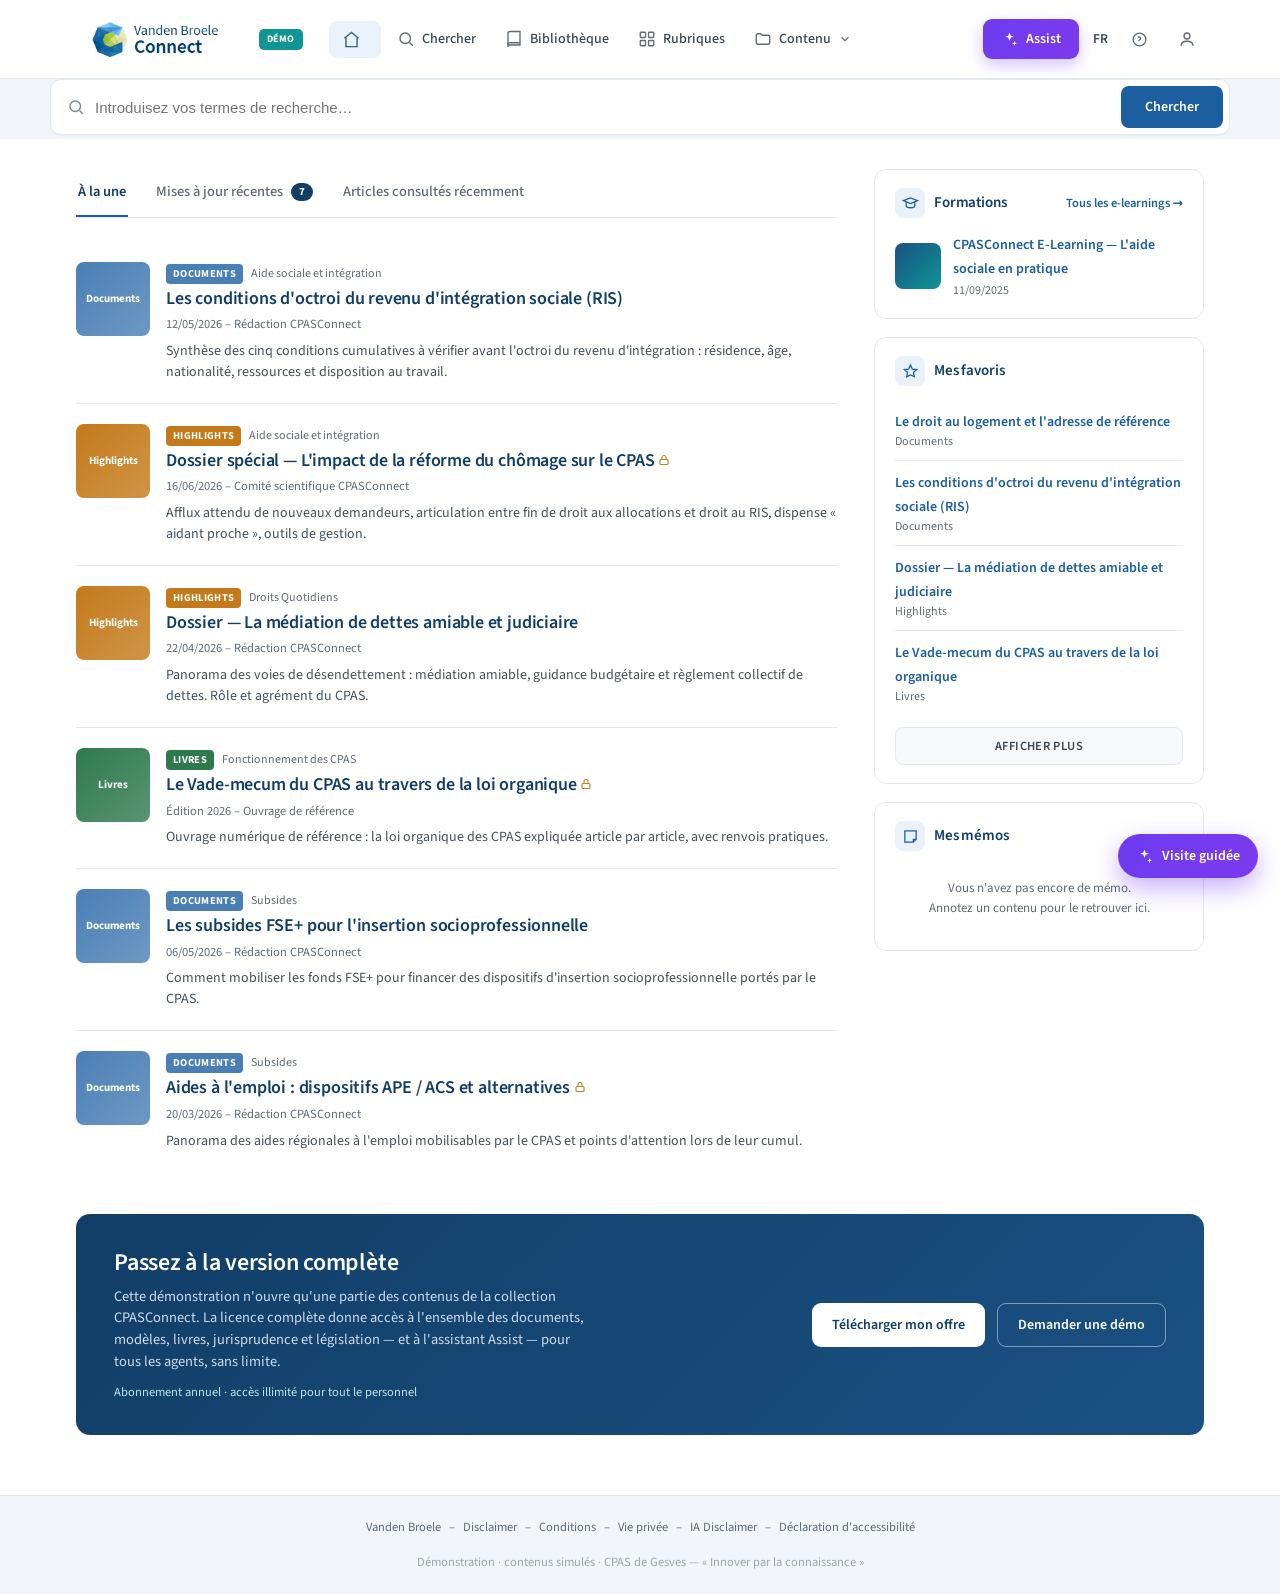
==== index.html @ 513e74ad "Initial demo : demoConnect CPASConnect - index.html livrable autonome (186 KB, CSS+JS+logo inlinés) " ====
<!DOCTYPE html>
<html lang="fr">
<head>
<meta charset="UTF-8">
<meta name="viewport" content="width=device-width, initial-scale=1.0">
<title>Vanden Broele Connect — Démo</title>
<style>
/* Source Sans 3 — variable font, latin, embarquée hors-ligne */
@font-face {
  font-family: 'Source Sans 3';
  font-style: normal;
  font-weight: 400 700;
  font-display: swap;
  src: url([data-uri]) format('woff2');
  unicode-range: U+0000-00FF, U+0131, U+0152-0153, U+02BB-02BC, U+02C6, U+02DA, U+02DC, U+0304, U+0308, U+0329, U+2000-206F, U+20AC, U+2122, U+2191, U+2193, U+2212, U+2215, U+FEFF, U+FFFD;
}
@font-face {
  font-family: 'Source Sans Pro';
  font-style: normal;
  font-weight: 400 700;
  font-display: swap;
  src: url([data-uri]) format('woff2');
  unicode-range: U+0000-00FF, U+0131, U+0152-0153, U+02BB-02BC, U+02C6, U+02DA, U+02DC, U+0304, U+0308, U+0329, U+2000-206F, U+20AC, U+2122, U+2191, U+2193, U+2212, U+2215, U+FEFF, U+FFFD;
}
/* ============================================================
   Vanden Broele Connect — Démo · feuille de styles (moteur)
   Charte COMMUNE à toutes les collections.
   ============================================================ */
/* ============================================================
   Vanden Broele Connect — Démo (MVP fidèle, single-file)
   ------------------------------------------------------------
   Plateforme COMMUNE : pas de charte par collection.
   La personnalisation client (TENANT) ne touche QUE :
   nom de la commune · collection accessible · offre commerciale.
   ============================================================ */
:root{
  --ink:#15222e;          /* titres / texte nav */
  --navy:#113e67;         /* bleu foncé institutionnel */
  --blue:#1c5fa0;         /* liens / boutons */
  --blue-dark:#174e85;
  --pill:#e9f1fb;         /* fond onglet/nav actif */
  --assist1:#6d3bf0;      /* bouton Assist (IA) */
  --assist2:#7c3aed;
  --band:#f2f5f9;         /* bandeaux gris clair */
  --bg:#ffffff;
  --soft:#f6f8fb;
  --border:#e4e8ef;
  --muted:#5f6b78;
  --lock:#b4862a;
  --lock-soft:#fbf3e0;
  --maxw:1180px;
  --radius:10px;
  --shadow:0 1px 2px rgba(16,32,48,.04),0 10px 30px rgba(16,32,48,.07);
}
*{box-sizing:border-box;margin:0;padding:0}
html{scroll-behavior:smooth}
body{font-family:'Source Sans Pro','Source Sans 3',system-ui,-apple-system,Segoe UI,Roboto,sans-serif;color:var(--ink);background:var(--bg);line-height:1.5;-webkit-font-smoothing:antialiased}
a{color:inherit;text-decoration:none;cursor:pointer}
button{font-family:inherit;cursor:pointer;border:none;background:none}
h1,h2,h3,h4,h5{font-family:'Source Sans Pro','Source Sans 3',system-ui,sans-serif;line-height:1.25;color:var(--navy);font-weight:600;letter-spacing:-.01em}
.wrap{max-width:var(--maxw);margin:0 auto;padding:0 26px}
.link-blue{color:var(--blue);font-weight:600}
.link-blue:hover{color:var(--blue-dark);text-decoration:underline}

/* ---------- header ---------- */
header.main{background:#fff;border-bottom:1px solid var(--border);position:sticky;top:0;z-index:50}
header.main .wrap{display:flex;align-items:center;gap:18px;height:78px}
.logo{display:flex;align-items:center;gap:11px;flex-shrink:0}
.cube{height:54px;width:auto;max-width:220px;flex-shrink:0;object-fit:contain}
.logo .lt{font-size:12px;color:#7c8896;font-weight:500;line-height:1}
.logo .lb{font-size:21px;color:var(--navy);font-weight:700;line-height:1.05;letter-spacing:-.01em}
.demo-pill{background:#0e9594;color:#fff;font-weight:700;font-size:10px;letter-spacing:.06em;text-transform:uppercase;padding:3px 8px;border-radius:5px;margin-left:4px;align-self:center}
nav.top{display:flex;align-items:center;gap:3px;margin-left:8px}
nav.top a{display:flex;align-items:center;gap:7px;font-size:14px;font-weight:500;color:#3a4654;padding:9px 13px;border-radius:8px;transition:.12s}
nav.top a:hover{background:var(--soft)}
nav.top a.active{background:var(--pill);color:var(--navy);font-weight:600}
nav.top a svg{opacity:.8}
.head-right{margin-left:auto;display:flex;align-items:center;gap:14px;flex-shrink:0}
.assist-btn{background:linear-gradient(120deg,var(--assist1),var(--assist2));color:#fff;font-weight:600;font-size:14px;padding:10px 18px;border-radius:9px;display:flex;align-items:center;gap:8px;box-shadow:0 6px 16px rgba(109,59,240,.3)}
.assist-btn:hover{filter:brightness(1.07)}
.head-icon{color:#5f6b78;display:flex;align-items:center;justify-content:center;width:34px;height:34px;border-radius:8px}
.head-icon:hover{background:var(--soft)}
.lang{font-size:13.5px;font-weight:600;color:#3a4654}
.contenu-wrap{position:relative}
.dropdown{position:absolute;top:48px;left:0;background:#fff;border:1px solid var(--border);border-radius:12px;box-shadow:var(--shadow);padding:10px;min-width:248px;z-index:60}
.dropdown a{display:flex;align-items:center;gap:12px;padding:9px 12px;border-radius:8px;font-size:14px;color:var(--blue);font-weight:500}
.dropdown a:hover{background:var(--soft)}
.dropdown a svg{color:var(--blue);opacity:.85}

/* page title band */
.band{background:var(--band);border-bottom:1px solid var(--border)}
.band .wrap{padding-top:26px;padding-bottom:26px}
.band h1{font-size:27px}

/* ---------- search row (Chercher / Accueil) ---------- */
.searchbig{background:var(--band)}
.searchbig .wrap{padding:24px 26px}
.search-input{background:#fff;border:1.5px solid var(--border);border-radius:11px;display:flex;align-items:center;gap:10px;padding:6px 6px 6px 16px;box-shadow:0 1px 2px rgba(16,32,48,.04)}
.search-input:focus-within{border-color:var(--blue);box-shadow:0 0 0 3px var(--pill)}
.search-input .typesel{font-size:13.5px;color:#3a4654;font-weight:500;padding:8px 14px;border-right:1px solid var(--border);white-space:nowrap}
.search-input svg{color:#7c8896;flex-shrink:0}
.search-input input{flex:1;border:none;outline:none;font-size:15px;padding:10px 0;color:var(--ink);background:none}
.search-input button{background:var(--blue);color:#fff;font-weight:600;font-size:14px;padding:11px 24px;border-radius:8px}
.search-input button:hover{background:var(--blue-dark)}
.filters{display:flex;gap:10px;margin-top:16px;flex-wrap:wrap}
.filter-btn{background:#fff;border:1px solid var(--border);border-radius:8px;padding:8px 14px;font-size:13.5px;color:#3a4654;font-weight:500;display:flex;align-items:center;gap:8px}
.filter-btn:hover{border-color:var(--blue)}
.filter-btn.active{border-color:var(--blue);color:var(--blue);background:var(--pill)}

main{min-height:54vh;padding-bottom:60px}
.pad{padding-top:30px}

/* tabs (home) */
.tabs{display:flex;gap:26px;border-bottom:1px solid var(--border);margin-bottom:24px}
.tab{font-size:14.5px;font-weight:500;color:var(--muted);padding:12px 2px;border-bottom:2px solid transparent;cursor:pointer;display:flex;align-items:center;gap:8px}
.tab.active{color:var(--navy);border-color:var(--blue);font-weight:600}
.tab .count{background:var(--navy);color:#fff;font-size:11px;font-weight:700;border-radius:999px;padding:1px 8px}

/* home layout */
.home-grid{display:grid;grid-template-columns:1fr 330px;gap:36px}
.feed-item{display:flex;gap:16px;padding:20px 0;border-bottom:1px solid var(--border)}
.feed-item:last-child{border:none}
.thumb{width:74px;height:74px;border-radius:8px;flex-shrink:0;display:flex;align-items:center;justify-content:center;color:#fff;font-size:11px;font-weight:700;text-align:center;padding:6px;line-height:1.1}
.feed-body .ftype{font-size:12px;color:var(--muted);margin:2px 0 4px;display:flex;gap:8px;align-items:center}
.tagcat{font-size:10.5px;font-weight:700;text-transform:uppercase;letter-spacing:.03em;padding:2px 7px;border-radius:4px;color:#fff}
.feed-body h3{font-size:18px;margin-bottom:5px}
.feed-body h3 a:hover{color:var(--blue);text-decoration:underline}
.feed-body .fmeta{font-size:12.5px;color:var(--muted);margin-bottom:7px}
.feed-body p{font-size:14px;color:#43505d}

/* side cards */
.scard{background:#fff;border:1px solid var(--border);border-radius:12px;padding:18px 20px;margin-bottom:18px}
.scard .sh{display:flex;align-items:center;gap:9px;margin-bottom:14px}
.scard .sh .si{width:30px;height:30px;border-radius:8px;background:var(--pill);color:var(--blue);display:flex;align-items:center;justify-content:center;flex-shrink:0}
.scard .sh h4{font-size:15px}
.scard .sh .more{margin-left:auto;font-size:12.5px;color:var(--blue);font-weight:600}
.el-item{display:flex;gap:12px;align-items:center}
.el-item .elt{width:46px;height:46px;border-radius:8px;background:linear-gradient(135deg,#1a5183,#0e9594);flex-shrink:0}
.el-item a{font-size:14px;color:var(--blue);font-weight:600}
.el-item small{display:block;color:var(--muted);font-size:12px;margin-top:2px}
.fav{padding:9px 0;border-bottom:1px solid var(--border)}
.fav:last-of-type{border:none}
.fav a{font-size:14px;color:var(--blue);font-weight:600}
.fav a:hover{text-decoration:underline}
.fav small{display:block;color:var(--muted);font-size:12px}
.show-more{width:100%;background:var(--soft);border:1px solid var(--border);border-radius:8px;padding:9px;font-size:12.5px;font-weight:600;color:#3a4654;margin-top:12px;letter-spacing:.03em;text-transform:uppercase}
.empty-memo{font-size:13px;color:var(--muted);text-align:center;padding:14px 0}

/* breadcrumb */
.crumb{font-size:13.5px;color:var(--muted);margin-bottom:22px}
.crumb a{color:#3a4654;font-weight:500}
.crumb a:hover{color:var(--blue)}
.crumb .sep{margin:0 8px;color:#b9c2cd}

/* rubriques cards */
.rgrid{display:grid;grid-template-columns:repeat(3,1fr);gap:18px}
.rcard{background:#fff;border:1px solid var(--border);border-radius:10px;padding:22px 22px 18px;min-height:160px;display:flex;flex-direction:column}
.rcard h3{font-size:19px;margin-bottom:14px}
.rcard .contient{font-size:11px;letter-spacing:.05em;text-transform:uppercase;color:#9aa6b2;font-weight:600;margin-bottom:3px}
.rcard .contient-v{font-size:13.5px;color:#43505d;margin-bottom:6px}
.rcard .ractions{margin-top:auto;display:flex;gap:10px;flex-wrap:wrap}
.r-explore,.r-deepen{display:flex;align-items:center;gap:7px;font-size:13.5px;font-weight:500;color:var(--blue);border:1px solid var(--border);border-radius:7px;padding:8px 13px}
.r-explore:hover,.r-deepen:hover{border-color:var(--blue);background:var(--pill)}

/* generic content list */
.clist .citem{display:flex;gap:16px;background:#fff;border:1px solid var(--border);border-radius:10px;padding:18px 20px;margin-bottom:14px;cursor:pointer;transition:.13s}
.clist .citem:hover{box-shadow:var(--shadow);border-color:#cfd8e2}
.citem .cthumb{width:70px;height:70px;border-radius:7px;flex-shrink:0;display:flex;align-items:center;justify-content:center;color:#fff}
.citem .cbody{flex:1}
.citem h3{font-size:17px;margin-bottom:5px}
.citem h3 a,.citem h3{color:var(--blue)}
.citem h3:hover{text-decoration:underline}
.citem .ctype{font-size:12.5px;color:#43505d;font-weight:600;margin-bottom:4px}
.citem .crub{font-size:12px;color:var(--muted)}
.citem .cmeta{font-size:12px;color:var(--muted);margin-top:6px}
.citem .cmeta b{color:#3a4654;font-weight:600}
.cside{display:flex;flex-direction:column;gap:8px;align-items:flex-end;flex-shrink:0}
.badge-num{display:flex;align-items:center;gap:5px;border:1px solid var(--border);border-radius:7px;padding:5px 9px;font-size:12.5px;color:#3a4654;font-weight:600}
.badge-num svg{color:#0e9594}
.badge-score{border:1px solid var(--border);border-radius:7px;padding:5px 11px;font-size:12.5px;color:var(--muted);font-weight:600}

/* search 2-col */
.s-layout{display:grid;grid-template-columns:260px 1fr;gap:34px;padding-top:24px}
.s-side h4{font-size:14px;margin-bottom:12px;color:var(--navy)}
.tree{font-size:13.5px}
.tree .tnode{display:flex;align-items:center;gap:8px;padding:5px 0;color:#3a4654;cursor:pointer}
.tree .tnode:hover{color:var(--blue)}
.tree .tnode input{accent-color:var(--blue)}
.tree .tnode .tc{margin-left:auto;color:#9aa6b2;font-size:12px}
.tree .lvl1{padding-left:22px;color:#54616e}
.tree .lvl2{padding-left:42px;color:#6c7884;font-size:13px}
.s-head{display:flex;justify-content:space-between;align-items:center;margin-bottom:16px}
.s-head .rc{font-size:14px;color:#3a4654}
.s-head .sort{font-size:13px;color:var(--muted)}
.s-head .sort b{color:#3a4654}
mark{background:#fdf0c8;color:inherit;padding:0 2px;border-radius:3px}

/* book covers (bibliothèque) */
.bgrid{display:grid;grid-template-columns:repeat(4,1fr);gap:20px}
.book{cursor:pointer;transition:.14s}
.book:hover{transform:translateY(-3px)}
.cover{aspect-ratio:3/4;border-radius:6px;overflow:hidden;box-shadow:var(--shadow);background:#fff;display:flex;flex-direction:column;position:relative;border:1px solid var(--border)}
.cover .clic{font-size:9px;font-weight:800;letter-spacing:.05em;color:#fff;padding:7px 10px;text-transform:uppercase}
.cover .cmid{flex:1;display:flex;flex-direction:column;align-items:center;justify-content:center;gap:10px;padding:14px;text-align:center}
.cover .cmid .ct{font-weight:700;font-size:15px;color:#1d2a36;line-height:1.2}
.cover .cmid .cic{font-size:30px;opacity:.8}
.cover .cbot{background:var(--navy);color:#fff;font-size:9px;font-weight:800;letter-spacing:.05em;text-align:center;padding:7px;text-transform:uppercase}
.book .blabel{font-size:12.5px;color:#43505d;margin-top:9px;font-weight:500}
.book .btype{font-size:11.5px;color:var(--muted)}
.book.locked .cover{filter:saturate(.5)}
.cover .lockcorner{position:absolute;top:8px;right:8px;background:var(--lock-soft);color:var(--lock);width:24px;height:24px;border-radius:6px;display:flex;align-items:center;justify-content:center}

/* article */
.article{max-width:760px;margin:0 auto;padding-top:30px}
.article .atype{font-size:12px;font-weight:700;text-transform:uppercase;letter-spacing:.05em;color:var(--blue)}
.article h1{font-size:31px;margin:8px 0 14px}
.article .ameta{display:flex;gap:10px;align-items:center;flex-wrap:wrap;font-size:13px;color:var(--muted);padding-bottom:20px;border-bottom:1px solid var(--border);margin-bottom:26px}
.article .ameta .dot{width:3px;height:3px;border-radius:50%;background:#c4ccd6}
.tag{font-size:11.5px;background:var(--soft);border:1px solid var(--border);padding:3px 9px;border-radius:6px;color:#54616e}
.article .body p{font-size:16px;margin-bottom:17px;color:#2a3744}
.related{margin-top:40px;background:#fff;border:1px solid var(--border);border-radius:12px;padding:22px}
.related h4{font-size:13px;text-transform:uppercase;letter-spacing:.05em;color:var(--blue);margin-bottom:14px;display:flex;gap:8px;align-items:center}
.ri{display:flex;gap:12px;padding:11px 0;border-bottom:1px solid var(--border);cursor:pointer}
.ri:last-child{border:none}
.ri:hover h5{color:var(--blue)}
.ri .rii{color:var(--blue);flex-shrink:0;margin-top:2px}
.ri h5{font-size:14.5px;color:var(--navy);font-weight:600}
.ri small{font-size:12px;color:var(--muted)}

/* offer */
.offer{background:linear-gradient(135deg,var(--navy),#1a5183);border-radius:14px;padding:34px 38px;color:#fff;display:flex;justify-content:space-between;align-items:center;gap:28px;flex-wrap:wrap;margin-top:42px}
.offer h2{color:#fff;font-size:24px;margin-bottom:8px}
.offer p{color:#cfdcec;font-size:14.5px;max-width:480px}
.offer .price{color:#bfe3e2;font-size:12.5px;margin-top:10px}
.offer .oc{display:flex;gap:12px;flex-shrink:0}
.btn{padding:11px 20px;border-radius:9px;font-size:14px;font-weight:600;white-space:nowrap}
.btn-w{background:#fff;color:var(--navy)}
.btn-w:hover{background:#eaf1f8}
.btn-o{border:1.5px solid rgba(255,255,255,.45);color:#fff}

/* footer */
footer{background:var(--band);border-top:1px solid var(--border);padding:22px 0;font-size:12.5px;color:var(--muted)}
footer .wrap{display:flex;justify-content:center;gap:8px;flex-wrap:wrap;text-align:center}

/* lock modal */
.modal-bg{position:fixed;inset:0;background:rgba(12,28,49,.55);backdrop-filter:blur(3px);z-index:200;display:flex;align-items:center;justify-content:center;padding:24px;animation:fade .18s}
@keyframes fade{from{opacity:0}to{opacity:1}}
.modal{background:#fff;border-radius:16px;max-width:560px;width:100%;overflow:hidden;box-shadow:0 30px 80px rgba(0,0,0,.4);position:relative;animation:rise .22s}
@keyframes rise{from{transform:translateY(12px);opacity:0}to{transform:translateY(0);opacity:1}}
.modal .mt{background:var(--lock-soft);padding:24px 28px;border-bottom:1px solid #f0e3c5}
.modal .mt .lp{display:inline-flex;align-items:center;gap:6px;background:var(--lock);color:#fff;font-size:11px;font-weight:700;padding:5px 11px;border-radius:999px;text-transform:uppercase;letter-spacing:.03em;margin-bottom:12px}
.modal .mt h3{font-size:21px}
.modal .mb{padding:24px 28px}
.modal .mb p{font-size:14px;color:var(--muted);margin-bottom:18px}
.bens{display:grid;grid-template-columns:1fr 1fr;gap:13px;margin-bottom:22px}
.ben{display:flex;gap:10px;align-items:center;font-size:13.5px;font-weight:500}
.ben .bi{width:34px;height:34px;border-radius:9px;background:var(--pill);color:var(--blue);display:flex;align-items:center;justify-content:center;flex-shrink:0}
.macts{display:flex;gap:12px}.macts .btn{flex:1;text-align:center}
.btn-b{background:var(--blue);color:#fff}.btn-b:hover{background:var(--blue-dark)}
.btn-g{border:1.5px solid var(--border);color:#3a4654}
.mclose{position:absolute;top:14px;right:18px;font-size:26px;color:#9aa6b2;line-height:1;z-index:2}.mclose:hover{color:#3a4654}

/* Assist panel (IA) */
.assist-bg{position:fixed;inset:0;background:rgba(12,28,49,.4);z-index:180;animation:fade .15s}
.assist-panel{position:fixed;top:0;right:0;height:100%;width:430px;max-width:100%;background:#fff;z-index:190;box-shadow:-10px 0 40px rgba(0,0,0,.2);display:flex;flex-direction:column;animation:slide .25s}
@keyframes slide{from{transform:translateX(40px);opacity:.6}to{transform:translateX(0);opacity:1}}
.assist-head{background:linear-gradient(120deg,var(--assist1),var(--assist2));color:#fff;padding:20px 22px}
.assist-head .ah{display:flex;align-items:center;gap:9px;font-size:17px;font-weight:700}
.assist-head p{font-size:12.5px;opacity:.9;margin-top:4px}
.assist-body{flex:1;overflow-y:auto;padding:20px 22px}
.assist-q{font-size:12px;color:var(--muted);font-weight:600;text-transform:uppercase;letter-spacing:.04em;margin-bottom:10px}
.aq{display:block;width:100%;text-align:left;background:var(--soft);border:1px solid var(--border);border-radius:9px;padding:11px 14px;font-size:13.5px;color:#3a4654;margin-bottom:8px}
.aq:hover{border-color:var(--assist2);color:var(--assist2)}
.amsg{background:linear-gradient(135deg,#fff,#f4f0ff);border:1px solid #e6ddfb;border-radius:12px;padding:16px 18px;margin-top:8px}
.amsg .answer{font-size:14px;line-height:1.6;color:#2a3744}
.asrc{margin-top:14px;display:flex;flex-direction:column;gap:7px}
.asrc .s{display:flex;gap:8px;align-items:center;background:#fff;border:1px solid var(--border);border-radius:8px;padding:8px 11px;font-size:13px;color:var(--blue);font-weight:500;cursor:pointer}
.asrc .s:hover{border-color:var(--assist2)}
.assist-foot{border-top:1px solid var(--border);padding:14px 18px;display:flex;gap:8px}
.assist-foot input{flex:1;border:1.5px solid var(--border);border-radius:9px;padding:11px 13px;font-size:14px;outline:none}
.assist-foot input:focus{border-color:var(--assist2)}
.assist-foot button{background:linear-gradient(120deg,var(--assist1),var(--assist2));color:#fff;border-radius:9px;padding:0 16px;font-weight:600}
.thinking{display:flex;gap:5px;padding:6px 0}
.thinking span{width:7px;height:7px;border-radius:50%;background:var(--assist2);opacity:.4;animation:bounce 1.2s infinite}
.thinking span:nth-child(2){animation-delay:.2s}.thinking span:nth-child(3){animation-delay:.4s}
@keyframes bounce{0%,80%,100%{opacity:.3;transform:translateY(0)}40%{opacity:1;transform:translateY(-4px)}}

/* guided tour */
.tour{position:fixed;bottom:24px;left:50%;transform:translateX(-50%);background:var(--navy);color:#fff;border-radius:14px;padding:18px 22px;max-width:440px;width:calc(100% - 40px);z-index:210;box-shadow:0 20px 50px rgba(0,0,0,.4);animation:rise .25s}
.tour .ts{font-size:11.5px;color:#bfe3e2;text-transform:uppercase;letter-spacing:.06em;font-weight:600;margin-bottom:6px}
.tour h4{color:#fff;font-size:16px;margin-bottom:6px}
.tour p{font-size:13.5px;color:#cfdcec;margin-bottom:14px}
.tour .ta{display:flex;justify-content:space-between;align-items:center}
.tour .ta .skip{font-size:12.5px;color:#9fb1c4}
.tour .ta .next{background:#0e9594;color:#fff;font-weight:600;padding:8px 18px;border-radius:8px;font-size:13px}

/* icon rail */
.icon-rail{width:72px;background:#fff;border-right:1px solid var(--border);display:flex;flex-direction:column;align-items:center;padding:16px 0 14px;position:sticky;top:78px;height:calc(100vh - 78px);flex-shrink:0;z-index:2}
.ir-logo{margin-bottom:20px;display:flex;align-items:center;justify-content:center;width:40px;height:40px}
.ir-logo svg,.ir-logo img{display:block;width:36px;height:36px}
.ir-main{display:flex;flex-direction:column;align-items:center;gap:30px;flex:1}
.ir-bottom{display:flex;flex-direction:column;align-items:center;gap:10px}
.ir-icon{-webkit-appearance:none;appearance:none;padding:0;border:0;background:0 0;display:flex;justify-content:center;align-items:center;cursor:pointer;color:#0a558c;width:40px;height:40px;border-radius:4px;-webkit-transition:background-color .2s ease;transition:background-color .2s ease}
.ir-icon:hover{background-color:#dbeafe}
.ir-icon.active{background-color:#7c3aed;color:#fff}
.ir-lang{font-size:10.5px;font-weight:700;letter-spacing:.04em;line-height:1}
/* ---- vue Livre ---- */
.livre-searchbar{display:flex;align-items:stretch;border-bottom:1px solid var(--border);padding:14px 32px;gap:0;background:#fff}
.livre-pill{background:#fff;border:1.5px solid var(--border);border-right:none;border-radius:6px 0 0 6px;padding:9px 14px;font-size:13.5px;font-weight:600;color:var(--navy);white-space:nowrap;display:flex;align-items:center}
.livre-sinput{flex:1;border:1.5px solid var(--border);border-right:none;border-radius:0;padding:9px 14px;font-size:14px;outline:none;font-family:inherit;min-width:0;color:var(--ink)}
.livre-sinput:focus{border-color:var(--blue);z-index:1;position:relative}
.livre-sbtn{background:var(--navy);color:#fff;border:none;border-radius:0 6px 6px 0;padding:9px 26px;font-size:14px;font-weight:600;cursor:pointer;white-space:nowrap}
.livre-sbtn:hover{background:var(--blue)}
.livre-body{max-width:960px;margin:0 auto;padding:28px 40px 60px}
.livre-hd{display:flex;justify-content:space-between;align-items:flex-start;gap:20px;margin-bottom:10px}
.livre-h1{font-size:22px;font-weight:700;color:var(--navy);line-height:1.28;flex:1;margin:0}
.livre-meta{font-size:13px;color:var(--muted);margin-bottom:16px}
.livre-sep{border:none;border-top:1px solid var(--border);margin-bottom:22px}
.livre-intro{display:flex;gap:26px;margin-bottom:36px;align-items:flex-start}
.livre-cover{width:148px;min-width:148px;min-height:190px;border-radius:6px;padding:14px 12px 16px;display:flex;flex-direction:column;align-items:center;text-align:center;color:#fff;box-shadow:0 4px 18px rgba(16,32,48,.22)}
.lc-lic{font-size:8.5px;font-weight:800;letter-spacing:.07em;opacity:.65;text-transform:uppercase;margin-bottom:8px}
.lc-icon{font-size:38px;flex:1;display:flex;align-items:center;justify-content:center}
.lc-cat{font-size:11px;opacity:.82;font-weight:500;line-height:1.3;margin-top:8px}
.livre-desc p{font-size:15px;color:#2a3744;line-height:1.75;margin-bottom:14px}
.livre-contenu{border-top:1px solid var(--border);padding-top:22px;margin-top:8px}
.livre-contenu-hd{display:flex;align-items:center;justify-content:space-between;margin-bottom:14px}
.livre-contenu-hd h2{font-size:18px;font-weight:700;color:var(--navy);margin:0}
.btn-afficher{background:var(--blue);color:#fff;border:none;border-radius:6px;padding:8px 18px;font-size:13px;font-weight:600;cursor:pointer}
.lc-group{border:1px solid var(--border);border-radius:8px;margin-bottom:10px;overflow:hidden}
.lc-group-hd{display:flex;align-items:center;gap:10px;padding:11px 16px;background:var(--soft);font-size:14px;font-weight:700;color:var(--navy);cursor:pointer;user-select:none}
.lc-toggle{font-size:18px;color:var(--blue);line-height:1;width:20px;text-align:center;flex-shrink:0}
.lc-item{display:flex;justify-content:space-between;align-items:center;padding:11px 16px;border-top:1px solid var(--border);cursor:pointer;border-left:3px solid #f59e0b}
.lc-item:hover{background:#fffbf0}
.lc-item-title{color:var(--blue);font-size:13.5px;font-weight:500}
.lc-item:hover .lc-item-title{text-decoration:underline}
.lc-item-type{font-size:11.5px;color:var(--muted)}
@media(max-width:980px){
  nav.top span.lbl{display:none} nav.top a{padding:9px}
  .home-grid{grid-template-columns:1fr}
  .s-layout{grid-template-columns:1fr}.s-side{display:none}
  .rgrid{grid-template-columns:repeat(2,1fr)}.bgrid{grid-template-columns:repeat(3,1fr)}
}
@media(max-width:620px){.rgrid,.bgrid,.bens{grid-template-columns:1fr}.assist-panel{width:100%}}
:focus-visible{outline:2px solid var(--blue);outline-offset:2px}
@media(prefers-reduced-motion:reduce){*{animation:none!important;transition:none!important}}
.tour-launch{position:fixed;bottom:22px;right:22px;z-index:80;display:flex;align-items:center;gap:9px;background:linear-gradient(120deg,var(--assist1),var(--assist2));color:#fff;font-weight:600;font-size:14px;padding:12px 18px;border-radius:999px;box-shadow:0 10px 26px rgba(109,59,240,.4)}
.tour-launch:hover{filter:brightness(1.08)}
@media(max-width:620px){.tour-launch span{display:none}.tour-launch{padding:14px;border-radius:50%}}

/* ---- page article — layout sidebar gauche (fidèle à Connect) ---- */
.art-layout{display:grid;grid-template-columns:72px 260px 1fr;min-height:calc(100vh - 78px);border-top:1px solid var(--border)}
.art-side-left{border-right:1px solid var(--border);background:#fff;position:sticky;top:78px;align-self:start;max-height:calc(100vh - 78px);overflow-y:auto}
.asl-head{display:flex;align-items:center;gap:9px;font-size:15px;font-weight:700;color:var(--navy);padding:16px 18px 14px;border-bottom:1px solid var(--border)}
.asl-search{display:flex;padding:12px 14px;border-bottom:1px solid var(--border)}
.asl-search input{flex:1;border:1px solid var(--border);border-right:none;border-radius:7px 0 0 7px;padding:8px 10px;font-size:13px;outline:none;font-family:inherit}
.asl-search input:focus{border-color:var(--blue)}
.asl-search button{background:var(--blue);color:#fff;border-radius:0 7px 7px 0;padding:8px 12px;display:flex;align-items:center;cursor:pointer;border:1px solid var(--blue)}
.asl-nav{display:flex;justify-content:space-between;padding:9px 14px;border-bottom:1px solid var(--border);font-size:12.5px;gap:8px}
.asl-nav-a{color:var(--blue);cursor:pointer;font-weight:500;white-space:nowrap}
.asl-nav-a:hover{text-decoration:underline}
.asl-nav-a.disabled{color:var(--muted);cursor:default}
.asl-list{padding:6px 0}
.asl-item{display:flex;align-items:flex-start;gap:7px;padding:8px 14px 8px 16px;font-size:13px;color:#3a4654;cursor:pointer;border-left:3px solid transparent;line-height:1.35}
.asl-item:hover{background:var(--soft);color:var(--blue)}
.asl-item.active{border-left-color:var(--blue);background:var(--pill);color:var(--blue);font-weight:600;cursor:default}
.asl-lock{color:var(--lock);flex-shrink:0;margin-top:2px}
/* main */
.art-main{min-width:0;background:#fff}
.art-inner{max-width:880px;padding:26px 48px 60px}
.art-top-bar{display:flex;justify-content:space-between;align-items:flex-start;margin-bottom:20px}
.art-icon-btns{display:flex;gap:7px;flex-shrink:0}
.art-icon-btn{width:36px;height:36px;border:1.5px solid var(--border);border-radius:8px;display:flex;align-items:center;justify-content:center;color:#5f6b78;background:#fff;cursor:pointer}
.art-icon-btn:hover{border-color:var(--blue);color:var(--blue);background:var(--pill)}
.art-icon-btn.locked{opacity:.5}
.art-main h1{font-size:24px;font-weight:700;color:var(--navy);line-height:1.25;margin-bottom:14px}
.ameta-v{display:flex;flex-direction:column;gap:4px;font-size:13.5px;color:#43505d}
.ameta-v b{color:var(--ink);font-weight:700}
.ameta-v .tag-row{display:flex;gap:6px;flex-wrap:wrap;margin-top:8px}
.art-sep{height:1px;background:var(--border);margin:16px 0 24px}
/* cover card (Highlights, Magazines, Livres) */
.art-cover{float:right;margin:0 0 22px 30px;width:42%;max-width:380px;border-radius:10px;overflow:hidden;box-shadow:0 4px 20px rgba(16,32,48,.12)}
.ac-badge{padding:10px 14px;display:flex;align-items:center;gap:8px;font-size:11px;font-weight:800;letter-spacing:.05em;text-transform:uppercase}
.ac-body{padding:18px 16px 16px}
.ac-title-cover{font-size:17px;font-weight:700;line-height:1.25;margin-bottom:8px}
.ac-rub{font-size:12px;color:var(--muted);font-weight:500}
/* body text */
.art-main .body p{font-size:15px;margin-bottom:16px;color:#2a3744;line-height:1.76}
.body-h2{font-size:17.5px;font-weight:700;margin:32px 0 12px;line-height:1.2}
.body-h3{font-size:15.5px;font-weight:600;color:var(--navy);margin:20px 0 8px}
@media(max-width:980px){
  .art-layout{grid-template-columns:1fr;border-top:none}
  .art-side-left{display:none}
  .icon-rail{display:none}
  .art-inner{padding:20px 18px 40px;max-width:100%}
  .art-cover{float:none;width:100%;max-width:100%;margin:0 0 20px}
}



</style>
</head>
<body>
<div id="app"></div>

<!-- Ordre de chargement important :
     1) config.js        → TENANT (la commune)
     2) cpasconnect.js   → la collection (à dupliquer pour OrangeConnect, etc.)
     3) engine.js        → le moteur générique (ne change jamais) -->
<script>
/* ============================================================
   CONFIG CLIENT — un fichier par commune.
   Plateforme commune : aucune couleur ici. À dupliquer par client.
   ============================================================ */
const TENANT = {
  commune:    "CPAS de Gesves",
  collection: "CPASConnect",        // collection accessible en démo
  contactUrl: "https://www.cpasconnect.be/contact?q=demo",
  offer: {
    title: "Passez à la version complète",
    pitch: "Cette démonstration n'ouvre qu'une partie des contenus de la collection " +
           "CPASConnect. La licence complète donne accès à l'ensemble des documents, " +
           "modèles, livres, jurisprudence et législation — et à l'assistant Assist — " +
           "pour tous les agents, sans limite.",
    price: "Abonnement annuel · accès illimité pour tout le personnel",

    /* --- Téléchargement de l'offre personnalisée --------------------------
       Trois modes possibles, selon ce qui est renseigné ci-dessous :

       A) Document direct (le plus simple) :
            documentUrl: "offres/offre.pdf"      // déposé dans le build de la commune
            requireCode: false

       B) Lien "capability" protégé par un code (RECOMMANDÉ) :
            codeUrlPattern: "offres/{code}.pdf"  // {code} remplacé par le code saisi
            requireCode: true
            // Le code (ex. "gesves-9f3a2") est envoyé par mail à la commune.
            // Aucun code n'est stocké ici : un mauvais code -> fichier introuvable.

       C) SharePoint avec vraies permissions :
            codeUrlPattern: "https://vandenbroele.sharepoint.com/.../offre-{code}.pdf"
            requireCode: true                    // ou documentUrl direct + login SharePoint
       --------------------------------------------------------------------- */
    requireCode:    true,
    codeUrlPattern: "offres/{code}.pdf",   // dérive l'URL à partir du code
    documentUrl:    "offres/offre.pdf",    // utilisé si requireCode = false
    codeHint:       "Code reçu par e-mail avec votre proposition (ex. gesves-9f3a2)"
  }
};

</script>
<script>
/* ============================================================
   DONNÉES — Collection CPASConnect.
   Pour une autre collection : dupliquez ce fichier (orangeconnect.js…)
   et remplacez RUBRIQUES / CONTENT / ASSIST. Le moteur ne change pas.
   ============================================================ */
const RUBRIQUES = [
  {id:"finances-cpas",     name:"Finances des CPAS"},
  {id:"subsides",          name:"Subsides"},
  {id:"fonctionnement",    name:"Fonctionnement des CPAS", contient:"Patrimoine", deepen:true},
  {id:"aide-sociale",      name:"Aide sociale et intégration"},
  {id:"logement",          name:"Logement"},
  {id:"marches-publics",   name:"Marchés publics"},
  {id:"protection-donnee", name:"Protection de la donnée"},
  {id:"droits-quotidiens", name:"Droits Quotidiens"},
];
// type -> couleur de tag/thumbnail (cohérence visuelle)
const TYPES = {
  "Documents":{c:"#4a7fb5"}, "E-learning":{c:"#1a8f8e"}, "Foire aux questions":{c:"#6d3bf0"},
  "Highlights":{c:"#c47a1a"}, "Informations pays":{c:"#3b9e6b"}, "Jurisprudence":{c:"#b4453a"},
  "Législation":{c:"#5a6abf"}, "Livres":{c:"#2f7a4d"}, "Magazines":{c:"#a8497a"},
  "Modèles":{c:"#1c5fa0"}, "Procédures":{c:"#7a6a3a"},
};
const TYPE_ICONS={"Documents":"doc","E-learning":"screen","Foire aux questions":"help","Highlights":"news",
  "Informations pays":"pin","Jurisprudence":"gavel","Législation":"law","Livres":"book","Magazines":"mag",
  "Modèles":"model","Procédures":"flow"};

const CONTENT = [
  {id:"subsides-fse", type:"Documents", rub:"subsides", featured:false, locked:false,
   title:"Les subsides FSE+ pour l'insertion socioprofessionnelle",
   tags:["FSE+","subsides","insertion","article 60"], author:"Rédaction CPASConnect", date:"06/05/2026", trend:26, score:7.20,
   summary:"Comment mobiliser les fonds FSE+ pour financer des dispositifs d'insertion socioprofessionnelle portés par le CPAS.",
   body:["Le Fonds social européen plus cofinance des actions d'insertion : mises à l'emploi article 60, accompagnement, formation. Les appels à projets fixent les conditions d'éligibilité et de cofinancement.",
     "Un dossier solide repose sur des objectifs mesurables et un suivi des participants conforme aux exigences de reporting du programme."],
   related:["subsides-procedure","piis"]},

  {id:"subsides-ape", type:"Documents", rub:"subsides", featured:false, locked:true,
   title:"Aides à l'emploi : dispositifs APE / ACS et alternatives",
   tags:["APE","ACS","aides à l'emploi"], author:"Rédaction CPASConnect", date:"20/03/2026", trend:31, score:7.00,
   summary:"Panorama des aides régionales à l'emploi mobilisables par le CPAS et points d'attention lors de leur cumul.",
   body:[], related:["subsides-fse"]},

  {id:"subsides-procedure", type:"Procédures", rub:"subsides", featured:false, locked:false,
   title:"Procédure — Constituer un dossier de demande de subside",
   tags:["procédure","dossier","subside","échéancier"], author:"Rédaction CPASConnect", date:"02/05/2026", trend:14, score:6.70,
   summary:"Étapes clés pour préparer un dossier de subside recevable : éligibilité, pièces, délais et justification.",
   body:["Avant tout dépôt, vérifiez l'éligibilité de l'action et la complétude des pièces. Un rétroplanning évite les dépassements de délais, souvent fatals à la recevabilité."],
   related:["subsides-fse"]},

  {id:"logement-adresse-ref", type:"Documents", rub:"logement", featured:false, locked:false, fav:true,
   title:"Le droit au logement et l'adresse de référence",
   tags:["logement","adresse de référence","sans-abri","domiciliation"], author:"Rédaction CPASConnect", date:"11/04/2026", trend:22, score:7.10,
   summary:"Rôle du CPAS dans l'octroi d'une adresse de référence aux personnes sans résidence stable et accès aux droits.",
   body:["L'adresse de référence permet à une personne sans domicile fixe de rester joignable et de conserver l'accès à ses droits sociaux. Le CPAS apprécie la demande et assure le suivi.",
     "Elle se distingue de l'inscription en résidence principale et obéit à des conditions et obligations propres, tant pour le CPAS que pour la personne."],
   related:["logement-garantie","aide-medicale"]},

  {id:"logement-garantie", type:"Documents", rub:"logement", featured:false, locked:false,
   title:"Garantie locative : l'intervention du CPAS",
   tags:["garantie locative","logement","caution"], author:"Rédaction CPASConnect", date:"25/03/2026", trend:19, score:6.90,
   summary:"Les formes d'intervention du CPAS dans la constitution d'une garantie locative et leurs modalités de récupération.",
   body:["Le CPAS peut intervenir de plusieurs manières dans la garantie locative, de l'aide directe à la garantie écrite. Le choix dépend de la situation du ménage et du bailleur.",
     "Les modalités de récupération, le cas échéant, sont fixées dès l'octroi pour garantir la transparence vis-à-vis du bénéficiaire."],
   related:["logement-adresse-ref"]},

  {id:"logement-modele", type:"Modèles", rub:"logement", featured:false, locked:true,
   title:"Modèle — Convention d'adresse de référence",
   tags:["modèle","convention","adresse de référence"], author:"Rédaction CPASConnect", date:"30/01/2026", trend:40, score:7.40,
   summary:"Trame de convention prête à compléter, fixant droits et obligations liés à l'adresse de référence.",
   body:[], related:["logement-adresse-ref"]},

  {id:"rgpd-principes", type:"Documents", rub:"protection-donnee", featured:false, locked:false,
   title:"RGPD au CPAS : principes et bases légales du traitement",
   tags:["RGPD","données","base légale","finalité","secret professionnel"], author:"Rédaction CPASConnect", date:"08/04/2026", trend:35, score:7.60,
   summary:"Les principes pour traiter des données sociales : finalité, minimisation, base légale et articulation avec le secret professionnel.",
   body:["Tout traitement de données au CPAS doit reposer sur une base légale et une finalité déterminée. La minimisation impose de ne collecter que ce qui est nécessaire à la décision.",
     "Le RGPD se combine avec le secret professionnel du travailleur social : les deux cadres se renforcent plutôt qu'ils ne s'opposent."],
   related:["rgpd-registre","rgpd-modele"]},

  {id:"rgpd-registre", type:"Foire aux questions", rub:"protection-donnee", featured:false, locked:false,
   title:"FAQ — Le registre des activités de traitement",
   tags:["registre","traitement","responsable","DPO"], author:"Rédaction CPASConnect", date:"18/03/2026", trend:13, score:6.50,
   summary:"Ce qu'il faut documenter dans le registre des activités de traitement et qui en a la responsabilité.",
   body:["Le registre recense les traitements, leurs finalités, les catégories de données et de destinataires, et les durées de conservation. Il se tient à jour en continu, sous la supervision du délégué à la protection des données."],
   related:["rgpd-principes"]},

  {id:"rgpd-modele", type:"Modèles", rub:"protection-donnee", featured:false, locked:true,
   title:"Modèle — Mention d'information RGPD au bénéficiaire",
   tags:["modèle","information","RGPD","transparence"], author:"Rédaction CPASConnect", date:"12/02/2026", trend:28, score:7.10,
   summary:"Mention type informant le bénéficiaire du traitement de ses données, conforme à l'obligation de transparence.",
   body:[], related:["rgpd-principes"]},

  {id:"gemcom-finances", type:"Magazines", rub:"finances-cpas", featured:false, locked:false,
   title:"Magazine — Gemcom : finances locales (juin 2026)",
   tags:["magazine","Gemcom","finances locales"], author:"Rédaction FinancesConnect", date:"01/06/2026", trend:11, score:6.30,
   summary:"Le numéro de juin fait le point sur l'actualité budgétaire et comptable des pouvoirs locaux.",
   body:["Au sommaire : suivi de l'inflation sur les budgets, nouveautés de la tutelle et retours d'expérience de terrain."],
   related:["budget-2026"]},

  {id:"infos-pays-asile", type:"Informations pays", rub:"droits-quotidiens", featured:false, locked:true,
   title:"Informations pays — Demandeurs d'asile : ressources par pays",
   tags:["informations pays","asile","aide médicale","ressources"], author:"Rédaction CPASConnect", date:"15/05/2026", trend:24, score:6.80,
   summary:"Fiches pays pour évaluer les situations des demandeurs d'asile et orienter l'aide.",
   body:[], related:["aide-medicale"]},

  {id:"ris-conditions", type:"Documents", rub:"aide-sociale", featured:true, locked:false, fav:true,
   title:"Les conditions d'octroi du revenu d'intégration sociale (RIS)",
   tags:["RIS","DIS","conditions","disposition au travail"], author:"Rédaction CPASConnect",
   date:"12/05/2026", trend:47, score:8.40,
   summary:"Synthèse des cinq conditions cumulatives à vérifier avant l'octroi du revenu d'intégration : résidence, âge, nationalité, ressources et disposition au travail.",
   body:[
     "Le droit à l'intégration sociale repose sur cinq conditions cumulatives : toutes doivent être réunies au moment de la demande et tout au long de l'octroi. L'agent traitant les vérifie systématiquement via l'enquête sociale.",
     "## Les cinq conditions cumulatives",
     "Les conditions portent sur la résidence effective en Belgique, l'âge (18 ans ou situation assimilée), la nationalité ou le statut de séjour, l'absence de ressources suffisantes et la disposition au travail. L'absence de l'une seule d'entre elles suffit à justifier un refus.",
     "## La résidence effective",
     "La condition de résidence s'apprécie de manière factuelle, indépendamment de l'inscription au registre de la population. Une adresse de référence au CPAS n'est pas suffisante : la présence réelle et habituelle sur le territoire belge est déterminante.",
     "## La disposition au travail",
     "La disposition au travail s'apprécie de manière concrète et individualisée. Plusieurs dispenses sont légalement prévues : raisons de santé attestées médicalement, charges familiales importantes, suivi d'une formation professionnelle reconnue, ou autre raison d'équité appréciée par le CPAS. Le PIIS formalise l'accompagnement vers l'insertion."],
   related:["piis","ris-reforme","enquete-mener"]},

  {id:"piis", type:"Documents", rub:"aide-sociale", featured:false, locked:false,
   title:"Le PIIS : projet individualisé d'intégration sociale",
   tags:["PIIS","contrat","insertion"], author:"Rédaction CPASConnect", date:"03/04/2026", trend:21, score:7.10,
   summary:"Quand le PIIS est-il obligatoire ? Comment le construire avec le bénéficiaire et quelles conséquences en cas de non-respect ?",
   body:["Le projet individualisé d'intégration sociale formalise un accompagnement négocié entre le CPAS et le bénéficiaire. Son contenu se construit avec la personne : la co-construction conditionne l'adhésion et l'efficacité de la démarche."],
   related:["ris-conditions","enquete-mener"]},

  {id:"ris-reforme", type:"Highlights", rub:"aide-sociale", featured:true, locked:true,
   title:"Dossier spécial — L'impact de la réforme du chômage sur le CPAS",
   tags:["réforme","chômage","RIS","afflux"], author:"Comité scientifique CPASConnect", date:"16/06/2026", trend:133, score:9.10,
   summary:"Afflux attendu de nouveaux demandeurs, articulation entre fin de droit aux allocations et droit au RIS, dispense « aidant proche », outils de gestion.",
   body:[], related:["ris-conditions","mediation-dossier"]},

  {id:"aide-medicale", type:"Documents", rub:"droits-quotidiens", featured:false, locked:false,
   title:"Aide médicale urgente et aide sociale équivalente",
   tags:["aide médicale urgente","AMU","aide équivalente"], author:"Rédaction CPASConnect", date:"28/03/2026", trend:18, score:6.80,
   summary:"Distinguer l'aide médicale urgente de l'aide sociale équivalente et identifier le débiteur de l'intervention.",
   body:["L'aide médicale urgente peut couvrir des soins préventifs comme curatifs ; le terme « urgente » ne se limite pas aux situations vitales. Une attestation médicale en établit le caractère.",
     "La compétence territoriale et la prise en charge financière obéissent à des règles spécifiques à vérifier dès l'ouverture du dossier."],
   related:["enquete-mener","decision-modele"]},

  {id:"decision-modele", type:"Modèles", rub:"fonctionnement", featured:false, locked:true,
   title:"Modèle — Décision motivée d'octroi d'aide sociale",
   tags:["modèle","décision","motivation"], author:"Rédaction CPASConnect", date:"10/02/2026", trend:62, score:7.95,
   summary:"Trame conforme aux exigences de motivation formelle, prête à compléter et à notifier.",
   body:[], related:["aide-medicale"]},

  {id:"mediation-dossier", type:"Highlights", rub:"droits-quotidiens", featured:true, locked:false, fav:true,
   title:"Dossier — La médiation de dettes amiable et judiciaire",
   tags:["médiation de dettes","RCD","surendettement"], author:"Rédaction CPASConnect", date:"22/04/2026", trend:54, score:8.05,
   summary:"Panorama des voies de désendettement : médiation amiable, guidance budgétaire et règlement collectif de dettes. Rôle et agrément du CPAS.",
   body:[
     "La médiation de dettes et la guidance budgétaire sont deux outils complémentaires dont dispose le CPAS pour aider les ménages en situation de surendettement. Leur articulation dépend de la gravité de la situation et de l'accord du bénéficiaire.",
     "## La médiation amiable",
     "La médiation amiable vise à trouver un accord de remboursement entre le débiteur et ses créanciers, sans passer par le tribunal. Le CPAS ou un service agréé joue le rôle d'intermédiaire neutre, aidant à formuler un plan de remboursement réaliste et acceptable pour toutes les parties.",
     "## La guidance budgétaire",
     "Distincte de la médiation, la guidance budgétaire vise l'équilibre durable du budget du ménage. Elle suppose l'accord libre du bénéficiaire et la définition d'objectifs clairs. Elle ne se confond pas avec la gestion de fait des revenus, qui obéit à d'autres conditions légales.",
     "## Le règlement collectif de dettes (RCD)",
     "Lorsque la situation est durablement compromise, le règlement collectif de dettes offre un cadre judiciaire structuré avec désignation d'un médiateur par le tribunal du travail. Il permet d'apurer progressivement les dettes tout en garantissant un minimum vital au débiteur et à sa famille."],
   related:["mediation-faq","ris-reforme"]},

  {id:"mediation-faq", type:"Foire aux questions", rub:"droits-quotidiens", featured:false, locked:false,
   title:"FAQ — Guidance budgétaire et compteurs à budget",
   tags:["guidance budgétaire","énergie","fournisseur social"], author:"Rédaction CPASConnect", date:"05/05/2026", trend:12, score:6.40,
   summary:"Réponses aux questions fréquentes sur l'accompagnement budgétaire et la fourniture minimale d'énergie.",
   body:["La guidance budgétaire suppose l'accord du bénéficiaire et un objectif clair. Elle ne se confond pas avec la gestion de fait des revenus, qui obéit à d'autres conditions."],
   related:["mediation-dossier"]},

  {id:"enquete-mener", type:"Procédures", rub:"fonctionnement", featured:false, locked:false,
   title:"Mener une enquête sociale conforme",
   tags:["enquête sociale","proportionnalité","preuve"], author:"Rédaction CPASConnect", date:"18/03/2026", trend:33, score:7.55,
   summary:"Les bonnes pratiques : information du demandeur, collecte proportionnée des données et traçabilité des constats.",
   body:[
     "L'enquête sociale est l'instrument central d'appréciation de la situation du demandeur. Elle doit être menée dans le strict respect des droits fondamentaux, notamment le droit à la vie privée et le droit d'être entendu.",
     "## Le principe de proportionnalité",
     "La collecte d'informations doit être strictement limitée à ce qui est nécessaire pour apprécier les conditions d'octroi de l'aide demandée. Toute investigation excessive ou sans lien direct avec la demande est contraire au RGPD et aux droits fondamentaux du demandeur.",
     "## Le droit d'être entendu",
     "Avant toute décision défavorable, le demandeur doit avoir l'occasion de faire valoir ses arguments. Cette audition préalable est une garantie procédurale fondamentale qui conditionne la légalité de la décision et sa résistance en cas de recours.",
     "## La qualité du rapport",
     "La qualité du rapport d'enquête sociale conditionne directement la solidité de la décision en cas de recours devant le tribunal du travail. Il doit être factuel, daté, signé et retracer de manière claire les éléments vérifiés, les constats opérés et les conclusions motivées."],
   related:["enquete-modele","ris-conditions"]},

  {id:"enquete-modele", type:"Modèles", rub:"fonctionnement", featured:false, locked:true,
   title:"Trame type de rapport d'enquête sociale",
   tags:["modèle","rapport","enquête sociale"], author:"Rédaction CPASConnect", date:"30/01/2026", trend:88, score:8.20,
   summary:"Structure de rapport prête à l'emploi : composition de ménage, ressources, charges et proposition motivée.",
   body:[], related:["enquete-mener"]},

  {id:"marches-faible", type:"Documents", rub:"marches-publics", featured:false, locked:false,
   title:"Les marchés publics de faible montant au CPAS",
   tags:["marchés publics","faible montant","seuils"], author:"Rédaction CPASConnect", date:"08/05/2026", trend:29, score:7.35,
   summary:"Régime simplifié : seuils applicables, formalisation et bonnes pratiques de mise en concurrence.",
   body:["Le régime de faible montant allège les formalités, sans dispenser le pouvoir adjudicateur des principes d'égalité et de bonne gestion. Une mise en concurrence légère, même informelle, reste recommandée pour documenter le choix."],
   related:["criteres-attribution"]},

  {id:"criteres-attribution", type:"Highlights", rub:"marches-publics", featured:false, locked:true,
   title:"Les critères d'attribution dans les marchés publics",
   tags:["critères d'attribution","pondération","offre"], author:"Rédaction FinancesConnect & CPASConnect", date:"18/06/2026", trend:133, score:6.50,
   summary:"Comment construire et pondérer les critères d'attribution pour sécuriser l'analyse des offres.",
   body:[], related:["marches-faible"]},

  {id:"reglement-taxe", type:"Législation", rub:"finances-cpas", featured:false, locked:false,
   title:"Publication des règlements-taxe : les règles à respecter",
   tags:["règlement-taxe","publication","tutelle"], author:"Région wallonne", date:"01/11/2026", trend:7, score:7.35,
   summary:"Formalités de publication et entrée en vigueur des règlements-taxe locaux.",
   body:["La publication conditionne l'opposabilité du règlement-taxe. Les délais et supports de publication sont encadrés et leur respect est contrôlé par la tutelle."],
   related:[]},

  {id:"juris-torts", type:"Jurisprudence", rub:"aide-sociale", featured:false, locked:true,
   title:"Tribunal du travail — torts partagés et fin du droit au RIS",
   tags:["jurisprudence","tribunal du travail","preuve"], author:"Analyse CPASConnect", date:"16/06/2026", trend:41, score:7.20,
   summary:"Lecture commentée : quand l'impossibilité de vérifier les conditions justifie-t-elle la fin du droit ?",
   body:[], related:["enquete-mener","ris-conditions"]},

  {id:"statut-personnel", type:"Documents", rub:"fonctionnement", featured:false, locked:false,
   title:"Le statut du personnel de CPAS : grands principes",
   tags:["statut","personnel","contractuel","statutaire"], author:"Rédaction CPASConnect", date:"02/04/2026", trend:15, score:6.60,
   summary:"Repères sur la coexistence des agents statutaires et contractuels et les obligations de l'employeur public.",
   body:["Le personnel de CPAS combine régimes statutaire et contractuel, chacun avec ses règles propres en matière de recrutement, d'évaluation et de fin de relation."],
   related:["vademecum"]},

  {id:"vademecum", type:"Livres", rub:"fonctionnement", featured:true, locked:true, fav:true,
   title:"Le Vade-mecum du CPAS au travers de la loi organique",
   tags:["loi organique","vade-mecum","gouvernance"], author:"Ouvrage de référence", date:"Édition 2026", trend:96, score:8.70,
   summary:"Ouvrage numérique de référence : la loi organique des CPAS expliquée article par article, avec renvois pratiques.",
   body:[], related:["statut-personnel"], cover:{lic:"CPASCONNECT",icon:"⚖️"}},

  {id:"budget-2026", type:"Livres", rub:"finances-cpas", featured:false, locked:false,
   title:"Budget 2026 — guide pratique des finances locales",
   tags:["budget","finances","comptabilité"], author:"Rédaction FinancesConnect", date:"Édition 2026", trend:23, score:7.05,
   summary:"Guide de référence pour préparer et exécuter le budget du CPAS.",
   body:["Le guide accompagne pas à pas l'élaboration budgétaire, de la projection des recettes aux engagements de dépenses."],
   related:["reglement-taxe"], cover:{lic:"FINANCESCONNECT",icon:"🐷"}},

  {id:"code-civil", type:"Livres", rub:"droits-quotidiens", featured:false, locked:false,
   title:"Code civil — édition pouvoirs locaux",
   tags:["code civil","référence"], author:"Codes Pouvoirs Locaux", date:"Édition 2026", trend:9, score:6.20,
   summary:"Texte coordonné du Code civil, annoté pour les pouvoirs locaux.",
   body:["Édition coordonnée et tenue à jour du Code civil à l'usage des services."],
   related:[], cover:{lic:"CODES POUVOIRS LOCAUX",icon:"📘"}},
];

/* E-learning mis en avant (sidebar Formations) */
const ELEARNING = {title:"CPASConnect E-Learning — L'aide sociale en pratique", date:"11/09/2025"};

/* Mises à jour récentes (onglet) */
const UPDATES = [
  {date:"18 juin 2026", type:"Législation", note:"Plusieurs articles entrés en vigueur le 18/06/2026 concernant l'aide sociale.", id:"reglement-taxe"},
  {date:"18 juin 2026", type:"Jurisprudence", note:"Nouvelle analyse : torts partagés et fin du droit au RIS.", id:"juris-torts"},
  {date:"17 juin 2026", type:"Highlights", note:"Mise à jour du dossier réforme du chômage.", id:"ris-reforme"},
];

/* ============================================================
   3) Assist — réponses scriptées (golden paths)
   ============================================================ */
const ASSIST = [
  {match:["rgpd","donnée","donnee","données","protection","traitement","registre"],
   text:"Au CPAS, tout traitement de données suppose une <b>base légale</b> et une <b>finalité déterminée</b>, dans le respect de la minimisation. Le RGPD se combine avec le <b>secret professionnel</b> du travailleur social.",
   sources:["rgpd-principes","rgpd-registre"]},
  {match:["logement","adresse de référence","adresse de reference","garantie locative","sans-abri"],
   text:"Le CPAS peut octroyer une <b>adresse de référence</b> aux personnes sans résidence stable et intervenir dans la <b>garantie locative</b>. Ces aides conditionnent l'accès aux droits sociaux.",
   sources:["logement-adresse-ref","logement-garantie"]},
  {match:["subside","subsides","fse","aide à l'emploi","ape","acs"],
   text:"Plusieurs leviers : <b>FSE+</b> pour l'insertion socioprofessionnelle et aides régionales <b>APE/ACS</b> à l'emploi. La recevabilité du dossier dépend de l'éligibilité et du respect des délais.",
   sources:["subsides-fse","subsides-procedure"]},
  {match:["ris","revenu","intégration","integration","dis","conditions"],
   text:"Le revenu d'intégration est soumis à <b>cinq conditions cumulatives</b> : résidence, âge, nationalité, absence de ressources suffisantes et disposition au travail. Cette dernière s'apprécie concrètement et admet des dispenses (santé, équité).",
   sources:["ris-conditions","piis","ris-reforme"]},
  {match:["enquête","enquete","sociale","rapport"],
   text:"L'enquête sociale doit être <b>proportionnée</b> et respecter les droits du demandeur, dont le droit d'être entendu. La qualité du rapport est déterminante en cas de recours devant le tribunal du travail.",
   sources:["enquete-mener","enquete-modele","juris-torts"]},
  {match:["dette","médiation","mediation","surendettement","budget","énergie"],
   text:"Trois voies coexistent : <b>médiation amiable</b>, <b>guidance budgétaire</b> et <b>règlement collectif de dettes</b> (cadre judiciaire). Le rôle du CPAS varie selon la voie et suppose parfois un agrément.",
   sources:["mediation-dossier","mediation-faq"]},
  {match:["chômage","chomage","réforme","reforme","afflux"],
   text:"La réforme du chômage devrait amener un <b>afflux de nouveaux demandeurs</b> vers les CPAS en fin de droit. L'articulation avec le RIS et la dispense « aidant proche » sont au cœur du dossier spécial.",
   sources:["ris-reforme","ris-conditions","mediation-dossier"]},
  {match:["marché","marche","attribution","faible montant","seuil"],
   text:"Pour les <b>marchés de faible montant</b>, les formalités sont allégées mais les principes d'égalité et de bonne gestion s'appliquent. Soignez la pondération des <b>critères d'attribution</b> pour sécuriser l'analyse.",
   sources:["marches-faible","criteres-attribution"]},
];

</script>
<script>
/* ============================================================
   MOTEUR GÉNÉRIQUE — commun à toutes les collections.
   Lit TENANT (config.js) + RUBRIQUES/TYPES/CONTENT/ASSIST/… (data/*.js).
   Ne contient aucune donnée propre à une collection.
   ============================================================ */
/* ============================================================
   ICÔNES
   ============================================================ */
const I = {
  home:'<svg width="19" height="19" viewBox="0 0 24 24" fill="none" stroke="currentColor" stroke-width="1.8"><path d="M3 10.5 12 3l9 7.5"/><path d="M5 9.5V21h14V9.5"/></svg>',
  search:'<svg width="18" height="18" viewBox="0 0 24 24" fill="none" stroke="currentColor" stroke-width="1.9"><circle cx="11" cy="11" r="7"/><path d="m21 21-4.3-4.3"/></svg>',
  book:'<svg width="18" height="18" viewBox="0 0 24 24" fill="none" stroke="currentColor" stroke-width="1.8"><path d="M4 4.5A2.5 2.5 0 0 1 6.5 2H20v18H6.5A2.5 2.5 0 0 0 4 22.5z"/><path d="M4 19.5A2.5 2.5 0 0 1 6.5 17H20"/></svg>',
  grid:'<svg width="18" height="18" viewBox="0 0 24 24" fill="none" stroke="currentColor" stroke-width="1.8"><rect x="3" y="3" width="7" height="7" rx="1"/><rect x="14" y="3" width="7" height="7" rx="1"/><rect x="3" y="14" width="7" height="7" rx="1"/><rect x="14" y="14" width="7" height="7" rx="1"/></svg>',
  folder:'<svg width="18" height="18" viewBox="0 0 24 24" fill="none" stroke="currentColor" stroke-width="1.8"><path d="M3 7a2 2 0 0 1 2-2h4l2 2h8a2 2 0 0 1 2 2v8a2 2 0 0 1-2 2H5a2 2 0 0 1-2-2z"/></svg>',
  chev:'<svg width="14" height="14" viewBox="0 0 24 24" fill="none" stroke="currentColor" stroke-width="2"><path d="m6 9 6 6 6-6"/></svg>',
  assist:'<svg width="17" height="17" viewBox="0 0 24 24" fill="currentColor"><path d="M12 2l1.6 4.4L18 8l-4.4 1.6L12 14l-1.6-4.4L6 8l4.4-1.6L12 2zM19 14l.9 2.4 2.4.9-2.4.9L19 21l-.9-2.4-2.4-.9 2.4-.9L19 14z"/></svg>',
  help:'<svg width="17" height="17" viewBox="0 0 24 24" fill="none" stroke="currentColor" stroke-width="1.9"><circle cx="12" cy="12" r="9"/><path d="M9.5 9a2.5 2.5 0 0 1 4 1.8c0 1.7-2.5 2-2.5 3.2M12 17h.01"/></svg>',
  user:'<svg width="18" height="18" viewBox="0 0 24 24" fill="none" stroke="currentColor" stroke-width="1.8"><circle cx="12" cy="8" r="4"/><path d="M4 21c0-4 3.6-6 8-6s8 2 8 6"/></svg>',
  lock:'<svg width="12" height="12" viewBox="0 0 24 24" fill="none" stroke="currentColor" stroke-width="2.3"><rect x="4" y="11" width="16" height="10" rx="2"/><path d="M8 11V7a4 4 0 0 1 8 0v4"/></svg>',
  trend:'<svg width="14" height="14" viewBox="0 0 24 24" fill="none" stroke="currentColor" stroke-width="2"><path d="M3 17l6-6 4 4 8-8"/><path d="M21 7v5h-5"/></svg>',
  cap:'<svg width="17" height="17" viewBox="0 0 24 24" fill="none" stroke="currentColor" stroke-width="1.8"><path d="m2 8 10-4 10 4-10 4z"/><path d="M6 10v5c0 1.5 2.7 3 6 3s6-1.5 6-3v-5"/></svg>',
  star:'<svg width="17" height="17" viewBox="0 0 24 24" fill="none" stroke="currentColor" stroke-width="1.8"><path d="M12 3l2.6 5.6 6.1.7-4.6 4.1 1.3 6L12 16.9 6.6 19.5l1.3-6L3.3 9.3l6.1-.7z"/></svg>',
  memo:'<svg width="17" height="17" viewBox="0 0 24 24" fill="none" stroke="currentColor" stroke-width="1.8"><path d="M4 4h16v12l-4 4H4z"/><path d="M16 20v-4h4"/></svg>',
  doc:'<svg width="13" height="13" viewBox="0 0 24 24" fill="none" stroke="currentColor" stroke-width="2"><path d="M14 2H6a2 2 0 0 0-2 2v16a2 2 0 0 0 2 2h12a2 2 0 0 0 2-2V8Z"/><path d="M14 2v6h6"/></svg>',
  screen:'<svg width="18" height="18" viewBox="0 0 24 24" fill="none" stroke="currentColor" stroke-width="1.8"><rect x="2" y="4" width="20" height="13" rx="2"/><path d="M8 21h8M12 17v4"/></svg>',
  gavel:'<svg width="18" height="18" viewBox="0 0 24 24" fill="none" stroke="currentColor" stroke-width="1.8"><path d="m14 13-7 7M3 21h8M13 7l4 4M9 11 17 3l4 4-8 8z"/></svg>',
  law:'<svg width="18" height="18" viewBox="0 0 24 24" fill="none" stroke="currentColor" stroke-width="1.8"><path d="M12 3v18M5 7h14M7 7l-3 6h6zM17 7l-3 6h6z"/></svg>',
  pin:'<svg width="18" height="18" viewBox="0 0 24 24" fill="none" stroke="currentColor" stroke-width="1.8"><path d="M12 21s7-5.3 7-11a7 7 0 1 0-14 0c0 5.7 7 11 7 11z"/><circle cx="12" cy="10" r="2.5"/></svg>',
  news:'<svg width="18" height="18" viewBox="0 0 24 24" fill="none" stroke="currentColor" stroke-width="1.8"><rect x="3" y="5" width="18" height="14" rx="2"/><path d="M7 9h6M7 13h10M7 17h10"/></svg>',
  mag:'<svg width="18" height="18" viewBox="0 0 24 24" fill="none" stroke="currentColor" stroke-width="1.8"><rect x="4" y="3" width="16" height="18" rx="1"/><path d="M8 7h8M8 11h8M8 15h5"/></svg>',
  model:'<svg width="18" height="18" viewBox="0 0 24 24" fill="none" stroke="currentColor" stroke-width="1.8"><path d="M9 3H5a2 2 0 0 0-2 2v4M15 3h4a2 2 0 0 1 2 2v4M9 21H5a2 2 0 0 1-2-2v-4M15 21h4a2 2 0 0 0 2-2v-4"/></svg>',
  flow:'<svg width="18" height="18" viewBox="0 0 24 24" fill="none" stroke="currentColor" stroke-width="1.8"><circle cx="5" cy="6" r="2"/><circle cx="19" cy="6" r="2"/><circle cx="12" cy="18" r="2"/><path d="M7 6h10M6 8l5 8M18 8l-5 8"/></svg>',
  bulb:'<svg width="18" height="18" viewBox="0 0 24 24" fill="none" stroke="currentColor" stroke-width="1.9"><path d="M9 18h6M10 22h4M12 2a7 7 0 0 0-4 12.7c.6.5 1 1.3 1 2.3h6c0-1 .4-1.8 1-2.3A7 7 0 0 0 12 2Z"/></svg>',
  runner:'<svg width="18" height="18" viewBox="0 0 24 24" fill="none" stroke="currentColor" stroke-width="1.9"><circle cx="13" cy="4" r="2"/><path d="m6 17 3-3 3 1 3-3M9 14l-2 5M15 12l2 4"/></svg>',
  stop:'<svg width="18" height="18" viewBox="0 0 24 24" fill="none" stroke="currentColor" stroke-width="1.9"><circle cx="12" cy="13" r="8"/><path d="M12 9v4l2 2M9 2h6"/></svg>',
  brain:'<svg width="18" height="18" viewBox="0 0 24 24" fill="none" stroke="currentColor" stroke-width="1.9"><path d="M9 3a3 3 0 0 0-3 3 3 3 0 0 0-1 5 3 3 0 0 0 1 5 3 3 0 0 0 3 3 3 3 0 0 0 3-1V4a3 3 0 0 0-3-1ZM15 3a3 3 0 0 1 3 3 3 3 0 0 1 1 5 3 3 0 0 1-1 5 3 3 0 0 1-3 3 3 3 0 0 1-3-1"/></svg>',
};
/* Logo : chemin local pour le dev (Live Server). build.py le remplace par un data URI base64. */
const LOGO_URL="[data-uri]";
const CUBE='<img class="cube" src="'+LOGO_URL+'" alt="Vanden Broele Connect">';

const norm=s=>(s||"").toLowerCase().normalize("NFD").replace(/[\u0300-\u036f]/g,"");
const byId=id=>CONTENT.find(c=>c.id===id);
const rubName=id=>(RUBRIQUES.find(r=>r.id===id)||{}).name||"";
const tColor=t=>(TYPES[t]||{c:"#5f6b78"}).c;
const tIcon=t=>I[TYPE_ICONS[t]||"doc"];

/* ============================================================
   VUES
   ============================================================ */

/* ---- ACCUEIL ---- */
let HOME_TAB="alaune";
function viewHome(){
  const feat=CONTENT.filter(c=>c.featured);
  const recent=CONTENT.slice(0,5);
  let feed="";
  if(HOME_TAB==="alaune"){
    feed=feat.concat(CONTENT.filter(c=>!c.featured).slice(0,2)).map(feedItem).join("");
  }else if(HOME_TAB==="updates"){
    feed=UPDATES.map(u=>`<div class="feed-item"><div class="feed-body">
      <div class="ftype"><span class="tagcat" style="background:${tColor(u.type)}">${u.type}</span> ${u.date}</div>
      <h3><a onclick="openContent('${u.id}')">${byId(u.id).title}</a></h3>
      <p>${u.note}</p></div></div>`).join("");
  }else{
    feed=recent.slice(0,4).map(feedItem).join("");
  }
  return band("",`
  <div class="searchbig" style="border:none"><div class="wrap" style="padding:0 0 4px">
    <div class="search-input">${I.search}
      <input id="homeSearch" placeholder="Introduisez vos termes de recherche…" onkeydown="if(event.key==='Enter')runSearch(this.value)">
      <button onclick="runSearch(document.getElementById('homeSearch').value)">Chercher</button>
    </div>
  </div></div>
  <div class="wrap pad"><div class="home-grid">
    <div>
      <div class="tabs">
        <div class="tab ${HOME_TAB==='alaune'?'active':''}" onclick="setTab('alaune')">À la une</div>
        <div class="tab ${HOME_TAB==='updates'?'active':''}" onclick="setTab('updates')">Mises à jour récentes <span class="count">7</span></div>
        <div class="tab ${HOME_TAB==='recent'?'active':''}" onclick="setTab('recent')">Articles consultés récemment</div>
      </div>
      ${feed}
    </div>
    <aside>
      <div class="scard">
        <div class="sh"><span class="si">${I.cap}</span><h4>Formations</h4><a class="more" onclick="go('contenu/E-learning')">Tous les e-learnings →</a></div>
        <div class="el-item"><span class="elt"></span><div><a onclick="openLock()">${ELEARNING.title}</a><small>${ELEARNING.date}</small></div></div>
      </div>
      <div class="scard">
        <div class="sh"><span class="si">${I.star}</span><h4>Mes favoris</h4></div>
        ${CONTENT.filter(c=>c.fav).map(c=>`<div class="fav"><a onclick="openContent('${c.id}')">${c.title}</a><small>${c.type}</small></div>`).join("")}
        <button class="show-more">Afficher plus</button>
      </div>
      <div class="scard">
        <div class="sh"><span class="si">${I.memo}</span><h4>Mes mémos</h4></div>
        <div class="empty-memo">Vous n'avez pas encore de mémo.<br>Annotez un contenu pour le retrouver ici.</div>
      </div>
    </aside>
  </div>
  ${offer()}
  </div>`,true);
}
function feedItem(c){
  return `<div class="feed-item">
    <div class="thumb" style="background:linear-gradient(135deg,${tColor(c.type)},${tColor(c.type)}cc)">${c.type}</div>
    <div class="feed-body">
      <div class="ftype"><span class="tagcat" style="background:${tColor(c.type)}">${c.type}</span> ${rubName(c.rub)}</div>
      <h3><a onclick="openContent('${c.id}')">${c.title}${c.locked?' '+lockMini():''}</a></h3>
      <div class="fmeta">${c.date} – ${c.author}</div>
      <p>${c.summary}</p>
    </div></div>`;
}
const lockMini=()=>`<span style="color:var(--lock);vertical-align:middle">${I.lock}</span>`;
function setTab(t){HOME_TAB=t;render();}

/* ---- RUBRIQUES ---- */
function viewRubriques(){
  return band("Rubriques",`<div class="wrap pad">
    <div class="crumb"><a onclick="go('rubriques')">Collection</a><span class="sep">›</span><a class="link-blue" onclick="go('rubriques')">${TENANT.collection}</a><span class="sep">›</span>${TENANT.collection}</div>
    <div class="rgrid">
      ${RUBRIQUES.map(r=>`<div class="rcard">
        <h3>${r.name}</h3>
        ${r.contient?`<div class="contient">Contient entre autres</div><div class="contient-v">${r.contient}</div>`:""}
        <div class="ractions">
          <a class="r-explore" onclick="go('rubrique/${r.id}')">${I.search}<span>Explorer</span></a>
          ${r.deepen?`<a class="r-deepen" onclick="openLock()"><b style="font-size:15px;line-height:1">+</b><span>Approfondir</span></a>`:""}
        </div>
      </div>`).join("")}
    </div>
  </div>`);
}

/* ---- RUBRIQUE (liste de contenus) ---- */
function viewRubrique(id){
  const items=CONTENT.filter(c=>c.rub===id);
  return band(rubName(id),`<div class="wrap pad">
    <div class="crumb"><a onclick="go('')">Accueil</a><span class="sep">›</span><a onclick="go('rubriques')">Rubriques</a><span class="sep">›</span>${rubName(id)}</div>
    <div class="clist">${items.length?items.map(citem).join(""):"<p style='color:var(--muted)'>Aucun contenu dans cette rubrique pour cette démo.</p>"}</div>
    ${offer()}
  </div>`);
}

/* ---- CONTENU PAR TYPE ---- */
function viewContenuType(t){
  const items=CONTENT.filter(c=>c.type===t);
  return band(t,`<div class="wrap pad">
    <div class="crumb"><a onclick="go('')">Accueil</a><span class="sep">›</span>Contenu<span class="sep">›</span>${t}</div>
    <div class="clist">${items.length?items.map(citem).join(""):"<p style='color:var(--muted)'>Pas de contenu de ce type dans la démo.</p>"}</div>
    ${offer()}
  </div>`);
}

function citem(c){
  return `<div class="citem" onclick="openContent('${c.id}')">
    <div class="cthumb" style="background:linear-gradient(135deg,${tColor(c.type)},${tColor(c.type)}cc)">${tIcon(c.type)}</div>
    <div class="cbody">
      <h3>${c.title}${c.locked?' '+lockMini():''}</h3>
      <div class="ctype">${c.type}</div>
      <div class="crub">${rubName(c.rub)}</div>
      <div class="cmeta"><b>Auteur(s) :</b> ${c.author} &nbsp;·&nbsp; <b>Dernière modification :</b> ${c.date}</div>
    </div>
    <div class="cside">
      <span class="badge-num">${I.trend} ${c.trend}</span>
      <span class="badge-score">${c.score.toFixed(2)}</span>
    </div>
  </div>`;
}

/* ---- BIBLIOTHÈQUE ---- */
function viewBiblio(){
  const books=CONTENT.filter(c=>c.type==="Livres");
  const tree=[["Collection"+TENANT.collection.replace("Connect",""),CONTENT.length,0],
    ["Aide sociale et intégration",CONTENT.filter(c=>c.rub==="aide-sociale").length,1],
    ["Revenu d'intégration (RI)",2,2],["Initiatives locales",4,2],
    ["Finances des CPAS",CONTENT.filter(c=>c.rub==="finances-cpas").length,1],
    ["Budgets",4,2],["Marchés publics",CONTENT.filter(c=>c.rub==="marches-publics").length,1],
    ["Fonctionnement des CPAS",CONTENT.filter(c=>c.rub==="fonctionnement").length,1]];
  return band("Bibliothèque",`<div class="wrap"><div class="s-layout">
    <aside class="s-side">
      <button class="filter-btn" style="margin-bottom:18px">Types de contenu ${I.chev}</button>
      <h4>Affichage</h4>
      <div class="tree"><label class="tnode"><input type="checkbox"> Regrouper en collections</label>
      <label class="tnode"><input type="checkbox"> Uniquement ma bibliothèque</label></div>
      <h4 style="margin-top:18px">Collections</h4>
      <div class="tree">${tree.map(t=>`<label class="tnode ${t[2]===1?'lvl1':t[2]===2?'lvl2':''}">
        <input type="checkbox" ${t[2]===0?'checked':''}> ${t[0]}<span class="tc">${t[1]}</span></label>`).join("")}</div>
    </aside>
    <div>
      <div class="s-head"><h2 style="font-size:21px">Livres</h2>
        <span class="sort">Trier par <b>alphabétique (A-Z)</b> ${I.chev}</span></div>
      <div class="bgrid">${books.map(bookCard).join("")}</div>
      ${offer()}
    </div>
  </div></div>`);
}
function bookCard(c){
  const cv=c.cover||{lic:TENANT.collection.toUpperCase(),icon:"📄"};
  return `<div class="book ${c.locked?'locked':''}" onclick="openContent('${c.id}')">
    <div class="cover">
      ${c.locked?`<span class="lockcorner">${I.lock}</span>`:""}
      <div class="clic" style="background:${cv.lic.includes('FINANCES')?'#2f7a4d':cv.lic.includes('CODE')?'#c9b04a':'var(--navy)'}">${cv.lic}</div>
      <div class="cmid"><div class="ct">${c.title}</div><div class="cic">${cv.icon}</div></div>
      <div class="cbot">${TENANT.collection.toUpperCase()}</div>
    </div>
    <div class="blabel">${c.title}</div><div class="btype">${c.type}</div>
  </div>`;
}

/* ---- CHERCHER ---- */
let SF_TYPE="Tous";
function viewSearch(q){
  let res=CONTENT.map(c=>({c,s:score(c,q)})).filter(r=>r.s>0).sort((a,b)=>b.s-a.s).map(r=>r.c);
  if(!q)res=CONTENT.slice().sort((a,b)=>b.score-a.score);
  if(SF_TYPE!=="Tous")res=res.filter(c=>c.type===SF_TYPE);
  const total=q?res.length:61155;
  const ai=ASSIST.find(a=>a.match.some(m=>norm(q).includes(norm(m))));
  const types=["Tous",...new Set(CONTENT.map(c=>c.type))];
  const treeR=RUBRIQUES.map(r=>[r.name,CONTENT.filter(c=>c.rub===r.id).length]);
  return band("",`
  <div class="searchbig"><div class="wrap">
    <div class="search-input"><span class="typesel">Tout type de contenu ${I.chev}</span>${I.search}
      <input id="sInput" value="${(q||'').replace(/"/g,'&quot;')}" placeholder="Introduisez vos termes de recherche…" onkeydown="if(event.key==='Enter')runSearch(this.value)">
      <button onclick="runSearch(document.getElementById('sInput').value)">Chercher</button></div>
    <div class="filters">
      <button class="filter-btn">Types ${I.chev}</button>
      <button class="filter-btn">Licences ${I.chev}</button>
      <button class="filter-btn">Dernière mise à jour ${I.chev}</button>
    </div>
  </div></div>
  <div class="wrap"><div class="s-layout" style="padding-top:22px">
    <aside class="s-side">
      <h4>Rubriques</h4>
      <div class="tree">${treeR.map(t=>`<label class="tnode"><input type="checkbox"> ${t[0]}<span class="tc">${t[1]}</span></label>`).join("")}</div>
      <h4 style="margin-top:18px">Type de contenu</h4>
      <div class="tree">${types.map(t=>`<label class="tnode" onclick="setSType('${t}','${encodeURIComponent(q||'')}')"><input type="radio" ${SF_TYPE===t?'checked':''}> ${t}</label>`).join("")}</div>
    </aside>
    <div>
      ${ai?`<div class="amsg" style="margin-bottom:18px">
        <div class="assist-q" style="color:var(--assist2)">${I.assist} Réponse de l'assistant Assist</div>
        <div id="aiAns"><div class="thinking"><span></span><span></span><span></span></div></div>
        <div class="asrc" id="aiSrc" style="display:none">${ai.sources.map(id=>{const a=byId(id);return `<div class="s" onclick="openContent('${id}')">${a.locked?I.lock:I.doc} ${a.title}</div>`;}).join("")}</div>
      </div>`:""}
      <div class="s-head"><span class="rc">${total.toLocaleString('fr-BE')} résultat${total>1?'s':''}${q?` pour « <b>${q}</b> »`:''}</span>
        <span class="sort">Trier par <b>les plus pertinents d'abord</b> ${I.chev}</span></div>
      <div class="clist">${res.length?res.map(c=>resultItem(c,q)).join(""):"<p style='color:var(--muted)'>Aucun résultat. Essayez « RIS », « enquête sociale » ou « médiation de dettes ».</p>"}</div>
    </div>
  </div></div>
  ${ai?`<script>setTimeout(function(){var e=document.getElementById('aiAns');if(e){e.innerHTML='<div class="answer">'+${JSON.stringify(ai.text)}+'</div>';var s=document.getElementById('aiSrc');if(s)s.style.display='flex';}},650)<\/script>`:""}`,true);
}
function resultItem(c,q){
  return `<div class="citem" onclick="openContent('${c.id}')">
    <div class="cthumb" style="background:linear-gradient(135deg,${tColor(c.type)},${tColor(c.type)}cc)">${tIcon(c.type)}</div>
    <div class="cbody">
      <h3>${hl(c.title,q)}${c.locked?' '+lockMini():''}</h3>
      <div class="ctype">${c.type}</div><div class="crub">${rubName(c.rub)}</div>
      <div class="cmeta"><b>Auteur(s) :</b> ${c.author} &nbsp;·&nbsp; <b>Dernière modification :</b> ${c.date}</div>
    </div>
    <div class="cside"><span class="badge-num">${I.trend} ${c.trend}</span><span class="badge-score">${c.score.toFixed(2)}</span></div>
  </div>`;
}
function score(c,q){const tk=norm(q).split(/\s+/).filter(Boolean);if(!tk.length)return 0;
  const hay=norm(c.title+" "+c.summary+" "+c.tags.join(" ")+" "+c.type+" "+rubName(c.rub));
  let s=0;tk.forEach(t=>{if(hay.includes(t))s+=norm(c.title).includes(t)?3:1});return s;}
function hl(text,q){const tk=[...new Set(norm(q||"").split(/\s+/).filter(t=>t.length>2))];let o=text;
  tk.forEach(t=>{o=o.replace(new RegExp("("+t.replace(/[.*+?^${}()|[\]\\]/g,"\\$&")+")","gi"),"<mark>$1</mark>")});return o;}
function setSType(t,q){SF_TYPE=t;go("chercher?q="+q);}

/* ---- ARTICLE / CONTENU ---- */
function openContent(id){const c=byId(id);if(!c)return;if(c.locked){openLock(c.title);return;}go("contenu-detail/"+id);}
function iconRail(){
  const emblem=`<svg width="32" height="32" fill="none" xmlns="http://www.w3.org/2000/svg"><path d="M34.135 5.906L20.016.052 5.894 5.906 0 20.03l5.894 14.126L20.016 40l14.119-5.843 5.852-14.127-5.852-14.123z" fill="#fff"/><path d="M34.136 5.854L20.017 0 5.9 5.854.008 19.978 5.9 34.105l14.117 5.843 14.115-5.843v-11.7l-14.125 5.854-5.846-2.419-2.41-5.861 2.41-5.858 5.845-2.42 9.99 4.139 4.14-9.986z" fill="#80C7ED"/><path d="M20.011 11.709L5.904 5.864.012 19.983l5.892 14.123 14.117 5.842 14.114-5.842V22.408L20.011 28.26l-5.846-2.419-2.41-5.858 2.41-5.856 5.846-2.418z" fill="#0065A5"/><path d="M20.014 11.688l-5.86 2.425-2.416 5.866 2.417 5.87 5.86 2.425 5.866-2.427 4.149-1.722-4.146-10.005-5.87-2.432z" fill="#A7CD38"/><path d="M34.136 34.095v-11.72L40 19.945l-5.864 14.15z" fill="#E9E7B9"/><path d="M34.137 5.864L29.99 15.866l4.145 1.718L40 20.012 34.137 5.864z" fill="#E9E7B9"/><path d="M34.136 5.864l-4.145 10.002-4.142-1.714 8.287-8.288z" fill="#7AC7FF"/><path d="M34.136 5.864L25.85 14.15l-1.718-4.149 10.005-4.138z" fill="#5DAEE9"/><path d="M34.136 34.095L29.995 24.09l4.141-1.714v11.72z" fill="#1B6CA7"/><path d="M34.135 5.864H22.416L19.99 0l14.146 5.864z" fill="#62B3EE"/><path d="M34.135 34.095L19.99 39.948l2.423-5.853h11.723z" fill="#2576B1"/><path d="M34.136 34.095H22.413l1.715-4.141 10.008 4.141zm0-.001l-8.283-8.284 4.142-1.722 4.141 10.006z" fill="#1A6BA6"/><path d="M34.133 17.55l-4.146-1.718-1.714 4.146 1.716 4.146 4.142-1.715 5.864-2.431-5.862-2.428z" fill="#DFDFA0"/><path d="M30.013 15.838L28.3 19.984l-2.427-5.86 4.141 1.714z" fill="#E9E7B9"/><path d="M30.017 24.117l-4.142 1.722 2.427-5.867 1.715 4.145z" fill="#C2D074"/><path d="M25.882 14.132l-5.87-2.431 4.152-1.718 1.718 4.15z" fill="#6FC0FB"/><path d="M25.848 25.811l8.284 8.285-10.012-4.142 1.718-4.142h.01z" fill="#2576B1"/><path d="M28.305 19.977l-2.427 5.867-5.856-5.864 5.861-5.863 2.422 5.86z" fill="#D2DF7F"/><path d="M24.16 29.971l-4.148-1.714 5.867-2.428-1.718 4.142z" fill="#2172AD"/><path d="M25.885 25.836l-5.866 2.427-5.842-2.416-.008-.019 5.86-5.856 5.856 5.864z" fill="#B7CC4D"/><path d="M22.416 5.864h11.72l-10.005 4.138-1.715-4.138z" fill="#4091CC"/><path d="M24.168 29.954l-1.715 4.142h-4.848l-1.718-4.146 4.132-1.711 4.149 1.715z" fill="#13649F"/><path d="M20.029 0l2.428 5.864h-4.855L20.03 0z" fill="#6EBFFA"/><path d="M22.452 34.095l-2.424 5.853-2.423-5.853h4.847z" fill="#2172AD"/><path d="M17.645 34.095l2.423 5.853-14.15-5.853h11.727z" fill="#1A6BA6"/><path d="M20.039 19.98l-5.86 5.858-2.427-5.86 2.423-5.86 5.864 5.862z" fill="#93BE40"/><path d="M14.18 14.121l1.71-4.131 4.135 1.71-5.846 2.421z" fill="#1667A1"/><path d="M20.02 11.72l-4.136-1.71 1.718-4.146h4.855l1.714 4.138-4.151 1.717z" fill="#4091CC"/><path d="M20.029 28.258l-4.132 1.71-1.71-4.127 5.842 2.417z" fill="#1B6CA7"/><path d="M15.927 29.95l1.718 4.145H5.919l10.008-4.145z" fill="#12629E"/><path d="M5.919 5.864L20.069 0l-2.426 5.864H5.919z" fill="#85CCFF"/><path d="M17.638 5.864l-1.718 4.145L5.915 5.864h11.723z" fill="#4798D3"/><path d="M14.216 25.822l1.71 4.128-10.01 4.145 8.28-8.28.02.007z" fill="#13649F"/><path d="M11.759 19.972l2.427 5.86-.01.01-4.142-1.713 1.725-4.157z" fill="#0376AE"/><path d="M14.187 25.845l-.018-.007.011-.011.007.018z" fill="#fff"/><path d="M14.165 14.125l.008-.01 5.845-2.42 5.871 2.43-5.86 5.864-5.864-5.864z" fill="#A7CD38"/><path d="M14.177 14.128l-.007-.007h.014l-.007.007z" fill="#fff"/><path d="M11.76 19.983l-1.722-4.156 4.139-1.71.007.006-2.424 5.86z" fill="#0F609B"/><path d="M14.212 14.14h-.014l-8.28-8.28 10.005 4.145-1.711 4.135z" fill="#2172AD"/><path d="M14.198 25.815l-8.28 8.28 4.138-9.995 4.142 1.715z" fill="#0A5B96"/><path d="M14.198 14.144l-4.139 1.71-4.142-9.99 8.28 8.28z" fill="#1A6BA6"/><path d="M5.919 5.864l4.141 9.99-4.14 1.716V5.864z" fill="#2576B1"/><path d="M10.056 24.1l-4.139 9.995V22.392l4.14 1.708z" fill="#004E87"/><path d="M11.781 19.978l-1.725 4.155-4.139-1.707v-4.89l4.142-1.714 1.722 4.156z" fill="#0F609B"/><path d="M5.919 5.864V17.57L.012 20.012 5.919 5.864z" fill="#1667A1"/><path d="M5.919 34.095L.012 19.945l5.907 2.448v11.702z" fill="#004E87"/><path d="M5.919 17.536v4.886l-5.907-2.45 5.907-2.436z" fill="#0E5F9A"/></svg>`;
  const S=d=>`<svg viewBox="0 0 24 24" width="18" height="18" fill="none" stroke="currentColor" stroke-width="1.65" stroke-linecap="round" stroke-linejoin="round">${d}</svg>`;
  const nav=[
    [S('<path d="M3 9l9-7 9 7v11a2 2 0 01-2 2H5a2 2 0 01-2-2z"/><polyline points="9 22 9 12 15 12 15 22"/>'),"Accueil","go('')",false],
    [S('<circle cx="11" cy="11" r="8"/><line x1="21" y1="21" x2="16.65" y2="16.65"/>'),"Recherche","go('search')",false],
    [S('<rect x="2" y="3" width="5" height="18" rx="0.5"/><rect x="9" y="3" width="5" height="18" rx="0.5"/><path d="M16 4.5l4 1.4-5.5 15.6-4-1.4z"/>'),"Bibliothèque","go('biblio')",false],
    [S('<rect x="3" y="3" width="7" height="7"/><rect x="14" y="3" width="7" height="7"/><rect x="14" y="14" width="7" height="7"/><rect x="3" y="14" width="7" height="7"/>'),"Modules","go('rubriques')",false],
    [S('<path d="M22 19a2 2 0 01-2 2H4a2 2 0 01-2-2V5a2 2 0 012-2h5l2 3h9a2 2 0 012 2z"/>'),"Documents","",false],
    [S('<path d="M12 2l2.3 7.1H22l-6.1 4.4 2.3 7.1L12 16.2 5.8 20.6l2.3-7.1L2 9.1h7.7z"/>'),"Assistant IA","",true],
  ];
  return `<nav class="icon-rail">
    <div class="ir-logo">${emblem}</div>
    <div class="ir-main">
      ${nav.map(([ic,t,fn,a])=>`<div class="ir-icon${a?" active":""}" ${fn?`onclick="${fn}"`:""}title="${t}">${ic}</div>`).join("")}
    </div>
    <div class="ir-bottom">
      <div class="ir-icon" title="Langue"><span class="ir-lang">FR</span></div>
      <div class="ir-icon" title="Aide">${S('<circle cx="12" cy="12" r="10"/><path d="M9.09 9a3 3 0 015.83 1c0 2-3 3-3 3"/><line x1="12" y1="17" x2="12.01" y2="17"/>')}</div>
      <div class="ir-icon" title="Profil">${S('<path d="M20 21v-2a4 4 0 00-4-4H8a4 4 0 00-4 4v2"/><circle cx="12" cy="7" r="4"/>')}</div>
    </div>
  </nav>`;
}





function viewLivre(c){
  const rel=(c.related||[]).map(byId).filter(Boolean);
  const safeTitle=c.title.replace(/'/g,"\'");
  const cv=c.cover||{lic:"CONNECT",icon:"📚"};
  const navy="var(--navy)";
  // Grouper les articles liés par type
  const byType={};
  rel.forEach(r=>{if(!byType[r.type])byType[r.type]=[];byType[r.type].push(r);});
  const groups=Object.entries(byType);
  return `<div>
    <div class="livre-searchbar">
      <span class="livre-pill">Livres</span>
      <input class="livre-sinput" placeholder="Introduisez vos termes de recherche...">
      <button class="livre-sbtn">Chercher</button>
    </div>
    <div class="livre-body">
      <div class="livre-hd">
        <h1 class="livre-h1">${c.title}</h1>
        <div class="art-icon-btns">
          <button class="art-icon-btn locked" onclick="openLock('${safeTitle}')" title="Télécharger">${I.doc}</button>
          <button class="art-icon-btn locked" onclick="openLock('${safeTitle}')" title="Mémo">${I.star}</button>
        </div>
      </div>
      <div class="livre-meta">${c.date} — ${c.author}</div>
      <hr class="livre-sep">
      <div class="livre-intro">
        <div class="livre-cover" style="background:${navy}">
          <div class="lc-lic">${cv.lic}</div>
          <div class="lc-icon">${cv.icon}</div>
          <div class="lc-cat">${rubName(c.rub)}</div>
        </div>
        <div class="livre-desc">
          ${c.body.length?c.body.map(p=>`<p>${p}</p>`).join(""):`<p>${c.summary}</p>`}
        </div>
      </div>
      ${groups.length?`<div class="livre-contenu">
        <div class="livre-contenu-hd">
          <h2>Contenu</h2>
          <button class="btn-afficher">Afficher tout</button>
        </div>
        ${groups.map(([type,items])=>`<div class="lc-group">
          <div class="lc-group-hd">
            <span class="lc-toggle">−</span>
            <span>${type}</span>
          </div>
          ${items.map(r=>`<div class="lc-item" onclick="openContent('${r.id}')">
            <span class="lc-item-title">${r.title}</span>
            <span class="lc-item-type">${r.type}</span>
          </div>`).join("")}
        </div>`).join("")}
      </div>`:offer()}
    </div>
  </div>`;
}

function viewArticle(id){
  const c=byId(id);if(!c)return viewHome();
  if(c.locked){setTimeout(()=>openLock(c.title),50);return viewRubrique(c.rub);}
  const rel=(c.related||[]).map(byId).filter(Boolean);
  const clr=tColor(c.type);
  const safeTitle=c.title.replace(/'/g,"\\'");
  const typeItems=CONTENT.filter(x=>x.type===c.type);
  const idx=typeItems.findIndex(x=>x.id===c.id);
  const prev=idx>0?typeItems[idx-1]:null;
  const next=idx<typeItems.length-1?typeItems[idx+1]:null;
  // Couverture visuelle (Highlights, Magazines, Livres)
  let cover="";
  if(["Highlights","Magazines"].includes(c.type)){
    cover=`<div class="art-cover" style="background:${clr}13;border:1.5px solid ${clr}30">
      <div class="ac-badge" style="background:${clr};color:#fff">${tIcon(c.type)}<span>${c.type.toUpperCase()}</span></div>
      <div class="ac-body">
        <div class="ac-title-cover" style="color:${clr}">${c.title}</div>
        <div class="ac-rub">${rubName(c.rub)}</div>
      </div>
    </div>`;
  }else if(c.type==="Livres"){
    const cv=c.cover||{lic:TENANT.collection,icon:"📄"};
    cover=`<div class="art-cover" style="background:var(--navy)">
      <div class="ac-badge" style="background:rgba(0,0,0,.25);color:rgba(255,255,255,.85)">${cv.lic}</div>
      <div class="ac-body" style="text-align:center">
        <div style="font-size:42px;margin:10px 0">${cv.icon}</div>
        <div class="ac-title-cover" style="color:#fff">${c.title}</div>
      </div>
    </div>`;
  }
  // Corps avec titres de section (## Titre)
  const bodyHtml=c.body.map(p=>{
    if(p.startsWith("## "))return`<h2 class="body-h2" style="color:${clr}">${p.slice(3)}</h2>`;
    if(p.startsWith("### "))return`<h3 class="body-h3">${p.slice(4)}</h3>`;
    return`<p>${p}</p>`;
  }).join("");
  return `<div class="art-layout">
    ${iconRail()}
    <aside class="art-side-left">
      <div class="asl-head" style="color:${clr}">${tIcon(c.type)}<span>${c.type}</span></div>
      <div class="asl-search"><input placeholder="Chercher"><button>${I.search}</button></div>
      <div class="asl-nav">
        ${prev?`<a class="asl-nav-a" onclick="openContent('${prev.id}')">← Résultat précédent</a>`:`<span class="asl-nav-a disabled">← Résultat précédent</span>`}
        ${next?`<a class="asl-nav-a" onclick="openContent('${next.id}')">Résultat suivant →</a>`:`<span class="asl-nav-a disabled">Résultat suivant →</span>`}
      </div>
      <div class="asl-list">
        ${typeItems.map(x=>`<div class="asl-item${x.id===c.id?" active":""}" ${x.id!==c.id?`onclick="openContent('${x.id}')"`:""}>
          ${x.locked?`<span class="asl-lock">${I.lock}</span>`:""}
          <span>${x.title}</span>
        </div>`).join("")}
      </div>
    </aside>
    <div class="art-main">
      <div class="art-inner">
        <div class="art-top-bar">
          <div class="crumb"><a onclick="go('')">Accueil</a><span class="sep">›</span><a onclick="go('rubrique/${c.rub}')">${rubName(c.rub)}</a><span class="sep">›</span>${c.type}</div>
          <div class="art-icon-btns">
            <button class="art-icon-btn" onclick="window.print()" title="Imprimer">${I.doc}</button>
            <button class="art-icon-btn locked" onclick="openLock('${safeTitle}')" title="Télécharger">${I.doc}</button>
            <button class="art-icon-btn locked" onclick="openLock('${safeTitle}')" title="Mémo / Favori">${I.star}</button>
          </div>
        </div>
        <h1>${c.title}</h1>
        <div class="ameta-v">
          <div><b>Auteur(s) :</b> ${c.author}</div>
          <div><b>Date de publication :</b> ${c.date}</div>
          ${c.tags.length?`<div class="tag-row">${c.tags.slice(0,5).map(t=>`<span class="tag">${t}</span>`).join("")}</div>`:""}
        </div>
        <div class="art-sep"></div>
        <div class="body">${cover}${bodyHtml}<div style="clear:both"></div></div>
        ${rel.length?`<div class="related"><h4>${I.brain} Les agents consultent aussi</h4>
          ${rel.map(r=>`<div class="ri" onclick="openContent('${r.id}')"><span class="rii">${r.locked?I.lock:I.doc}</span>
            <div><h5>${r.title}</h5><small>${r.type} · ${rubName(r.rub)}</small></div></div>`).join("")}</div>`:""}
        ${offer()}
      </div>
    </div>
  </div>`;
}

/* ---- éléments partagés ---- */
function offer(){return `<div class="offer">
  <div><h2>${TENANT.offer.title}</h2><p>${TENANT.offer.pitch}</p><div class="price">${TENANT.offer.price}</div></div>
  <div class="oc">
    <button class="btn btn-w" onclick="downloadOffer()">Télécharger mon offre</button>
    <button class="btn btn-o" onclick="ext()">Demander une démo</button>
  </div></div>`;}
function ext(){window.open(TENANT.contactUrl,'_blank');}

/* ---- Téléchargement de l'offre personnalisée ---- */
function downloadOffer(){
  const o=TENANT.offer;
  if(!o.requireCode){window.open(o.documentUrl,'_blank');return;}
  openOfferModal();
}
function openOfferModal(){
  closeOffer();const o=TENANT.offer;
  const el=document.createElement("div");el.className="modal-bg";el.id="offerModal";
  el.onclick=e=>{if(e.target===el)closeOffer();};
  el.innerHTML=`<div class="modal"><button class="mclose" onclick="closeOffer()">×</button>
    <div class="mt" style="background:var(--pill);border-color:#d7e6f6">
      <span class="lp" style="background:var(--blue)">${I.lock} Offre personnalisée</span>
      <h3>Télécharger l'offre de ${TENANT.commune}</h3></div>
    <div class="mb">
      <p>Saisissez le code reçu par e-mail avec votre proposition. Il ouvre votre document personnalisé.</p>
      <input id="offerCode" placeholder="Votre code" autocomplete="off" style="width:100%;border:1.5px solid var(--border);border-radius:9px;padding:12px 14px;font-size:15px;outline:none" onkeydown="if(event.key==='Enter')submitOfferCode()">
      <div style="font-size:12.5px;color:var(--muted);margin:8px 0 16px">${o.codeHint||""}</div>
      <div id="offerStatus" style="display:none;font-size:13.5px;border-radius:9px;padding:11px 13px;margin-bottom:14px"></div>
      <div class="macts">
        <button class="btn btn-b" onclick="submitOfferCode()">Ouvrir mon offre</button>
        <button class="btn btn-g" onclick="closeOffer()">Annuler</button></div></div></div>`;
  document.body.appendChild(el);
  setTimeout(()=>{const i=document.getElementById("offerCode");if(i)i.focus();},50);
}
function closeOffer(){const m=document.getElementById("offerModal");if(m)m.remove();}
function offerStatus(kind,msg){
  const s=document.getElementById("offerStatus");if(!s)return;
  const col=kind==="ok"?["#e4f5ec","#1f7a4d"]:kind==="err"?["#fbe6e4","#b4453a"]:["#fff7e6","#9a6b1a"];
  s.style.display="block";s.style.background=col[0];s.style.color=col[1];s.textContent=msg;
}
function submitOfferCode(){
  const raw=(document.getElementById("offerCode")||{}).value||"";
  const c=raw.trim().toLowerCase().replace(/[^a-z0-9_-]/g,"");      // code = jeton simple
  if(!c){offerStatus("err","Veuillez saisir votre code.");return;}
  const url=TENANT.offer.codeUrlPattern.replace("{code}",encodeURIComponent(c));
  offerStatus("info","Vérification…");
  // Même origine (asset statique) : on vérifie l'existence. Cross-origin (SharePoint) :
  // la vérification échoue (CORS) -> on ouvre directement, c'est SharePoint qui gère l'accès.
  fetch(url,{method:"HEAD"}).then(r=>{
    if(r.ok){window.open(url,"_blank");offerStatus("ok","Votre offre s'ouvre dans un nouvel onglet.");}
    else{offerStatus("info","Aucune offre n'est déposée pour ce code dans cette démonstration. En production, le code ouvrirait : "+url);}
  }).catch(()=>{window.open(url,"_blank");offerStatus("ok","Ouverture de votre offre personnalisée…");});
}

/* ---- LOCK MODAL ---- */
function openLock(title){
  const bens=[["bulb","Restez informé"],["runner","Travaillez plus efficacement"],["stop","Gagnez du temps"],["brain","Renforcez vos connaissances"]];
  const el=document.createElement("div");el.className="modal-bg";el.id="lockModal";
  el.onclick=e=>{if(e.target===el)closeLock();};
  el.innerHTML=`<div class="modal"><button class="mclose" onclick="closeLock()">×</button>
    <div class="mt"><span class="lp">${I.lock} Réservé à la version complète</span>
      <h3>${title||"Ce contenu est réservé aux abonnés de "+TENANT.collection}</h3></div>
    <div class="mb"><p>Cette fonctionnalité fait partie de la licence complète de ${TENANT.collection}. Voici ce que vos agents y gagnent :</p>
      <div class="bens">${bens.map(b=>`<div class="ben"><span class="bi">${I[b[0]]}</span><span>${b[1]}</span></div>`).join("")}</div>
      <div class="macts"><button class="btn btn-b" onclick="ext()">Demander l'accès complet</button>
      <button class="btn btn-g" onclick="closeLock()">Continuer la démo</button></div></div></div>`;
  document.body.appendChild(el);
}
function closeLock(){const m=document.getElementById("lockModal");if(m)m.remove();}

/* ---- ASSIST PANEL (IA) ---- */
function openAssist(preset){
  closeAssist();
  const bg=document.createElement("div");bg.className="assist-bg";bg.id="assistBg";bg.onclick=closeAssist;
  const p=document.createElement("div");p.className="assist-panel";p.id="assistPanel";
  p.innerHTML=`<div class="assist-head"><div class="ah">${I.assist} Assist</div>
    <p>Posez votre question en langage courant. Je cherche dans ${TENANT.collection} et je résume.</p></div>
    <div class="assist-body" id="assistBody">
      <div class="assist-q">Questions fréquentes</div>
      ${["Quelles sont les conditions du RIS ?","Comment mener une enquête sociale ?","Quelles voies pour la médiation de dettes ?","Quel est l'impact de la réforme du chômage ?"]
        .map(q=>`<button class="aq" onclick="askAssist('${q.replace(/'/g,"\\'")}')">${q}</button>`).join("")}
    </div>
    <div class="assist-foot"><input id="assistInput" placeholder="Votre question…" onkeydown="if(event.key==='Enter')askAssist(this.value)">
      <button onclick="askAssist(document.getElementById('assistInput').value)">${I.search}</button></div>`;
  document.body.appendChild(bg);document.body.appendChild(p);
  if(preset)askAssist(preset);
}
function closeAssist(){["assistBg","assistPanel"].forEach(i=>{const e=document.getElementById(i);if(e)e.remove();});}
function askAssist(q){
  if(!q||!q.trim())return;
  const body=document.getElementById("assistBody");if(!body)return;
  const ai=ASSIST.find(a=>a.match.some(m=>norm(q).includes(norm(m))));
  const block=document.createElement("div");
  block.innerHTML=`<div style="font-size:13.5px;font-weight:600;color:var(--navy);margin:14px 0 4px">« ${q} »</div>
    <div class="amsg"><div class="thinking"><span></span><span></span><span></span></div></div>`;
  body.appendChild(block);body.scrollTop=body.scrollHeight;
  setTimeout(()=>{
    const m=block.querySelector(".amsg");
    if(ai){m.innerHTML=`<div class="answer">${ai.text}</div>
      <div class="asrc">${ai.sources.map(id=>{const a=byId(id);return `<div class="s" onclick="closeAssist();openContent('${id}')">${a.locked?I.lock:I.doc} ${a.title}</div>`;}).join("")}</div>`;}
    else{m.innerHTML=`<div class="answer">Je n'ai pas de réponse pré-indexée pour cette question dans la démo. Dans la version complète, Assist interroge l'ensemble des contenus. Essayez « RIS », « enquête sociale » ou « réforme du chômage ».</div>`;}
    body.scrollTop=body.scrollHeight;
  },700);
  const inp=document.getElementById("assistInput");if(inp)inp.value="";
}

/* ============================================================
   SHELL + ROUTER
   ============================================================ */
function band(title,inner,noBand){
  return (title?`<div class="band"><div class="wrap"><h1>${title}</h1></div></div>`:"")+inner;
}
function shell(content){
  const path=(location.hash.replace("#/","")||"").split("?")[0];
  const isHome=path===""||path==="accueil";
  const types=Object.keys(TYPES);
  const navItem=(p,ic,lbl,act)=>`<a onclick="go('${p}')" class="${act?'active':''}">${ic}<span class="lbl">${lbl}</span></a>`;
  return `<header class="main"><div class="wrap">
    <a class="logo" onclick="go('')">${CUBE}</a>
    <span class="demo-pill">Démo</span>
    <nav class="top">
      ${navItem('',I.home,'',isHome)}
      ${navItem('chercher',I.search,'Chercher',path.startsWith('chercher'))}
      ${navItem('bibliotheque',I.book,'Bibliothèque',path.startsWith('biblioth'))}
      ${navItem('rubriques',I.grid,'Rubriques',path.startsWith('rubri'))}
      <div class="contenu-wrap">
        <a onclick="toggleContenu(event)" class="${path.startsWith('contenu')?'active':''}">${I.folder}<span class="lbl">Contenu</span> ${I.chev}</a>
        <div class="dropdown" id="contenuDD" style="display:none">
          ${types.map(t=>`<a onclick="go('contenu/${encodeURIComponent(t)}')">${tIcon(t)} ${t}</a>`).join("")}
        </div>
      </div>
    </nav>
    <div class="head-right">
      <button class="assist-btn" onclick="openAssist()">${I.assist} Assist</button>
      <span class="lang">FR</span>
      <button class="head-icon" title="Aide">${I.help}</button>
      <button class="head-icon" title="${TENANT.commune}">${I.user}</button>
    </div>
  </div></header>
  <main>${content}</main>
  <footer><div class="wrap">
    <span>Vanden Broele</span><span>–</span><span>Disclaimer</span><span>–</span><span>Conditions</span><span>–</span>
    <span>Vie privée</span><span>–</span><span>IA Disclaimer</span><span>–</span><span>Déclaration d'accessibilité</span>
    <span style="width:100%;margin-top:8px;color:#9aa6b2">Démonstration · contenus simulés · ${TENANT.commune} — « Innover par la connaissance »</span>
  </div></footer>
  <button class="tour-launch" onclick="startTour()" title="Visite guidée de la démo">${I.assist}<span>Visite guidée</span></button>`;
}
function toggleContenu(e){e.stopPropagation();const d=document.getElementById("contenuDD");if(d)d.style.display=d.style.display==="none"?"block":"none";}
document.addEventListener("click",()=>{const d=document.getElementById("contenuDD");if(d)d.style.display="none";});

function go(p){location.hash="#/"+p;window.scrollTo(0,0);}
function runSearch(q){if(q&&q.trim()){SF_TYPE="Tous";go("chercher?q="+encodeURIComponent(q.trim()));}else{go("chercher");}}
function render(){
  const h=(location.hash.replace("#/","")||"");
  const [path,query]=h.split("?");
  let c;
  if(path===""||path==="accueil")c=viewHome();
  else if(path==="rubriques")c=viewRubriques();
  else if(path.startsWith("rubrique/"))c=viewRubrique(path.split("/")[1]);
  else if(path.startsWith("biblioth"))c=viewBiblio();
  else if(path.startsWith("chercher")){const q=decodeURIComponent((query||"").replace(/^q=/,""));c=viewSearch(q);}
  else if(path.startsWith("contenu-detail/"))c=viewArticle(path.split("/")[1]);
  else if(path.startsWith("contenu/"))c=viewContenuType(decodeURIComponent(path.split("/")[1]));
  else c=viewHome();
  document.getElementById("app").innerHTML=shell(c);
  document.querySelectorAll("#app script").forEach(s=>{const n=document.createElement("script");n.textContent=s.textContent;s.replaceWith(n);});
}
window.addEventListener("hashchange",render);

/* ---- VISITE GUIDÉE ---- */
const TOUR=[
 {h:"Bienvenue sur la démo Connect",p:"Vous explorez une version de démonstration de la plateforme. L'interface reproduit le vrai produit ; les contenus sont simulés. Suivons un parcours type.",act:()=>go("")},
 {h:"1 · La recherche, point d'entrée",p:"Tapez une question en langage courant et obtenez les bons contenus, classés par pertinence.",act:()=>runSearch("conditions du RIS")},
 {h:"2 · Assist, l'assistant intégré",p:"Le bouton violet « Assist » répond directement à vos questions et renvoie vers les sources.",act:()=>{closeLock();openAssist("Quelles sont les conditions du RIS ?");}},
 {h:"3 · Naviguer par rubrique",p:"Les Rubriques organisent toute la connaissance métier de la collection.",act:()=>{closeAssist();go("rubriques");}},
 {h:"4 · Les contenus premium",p:"Modèles, dossiers et livres marqués d'un cadenas sont réservés à la version complète.",act:()=>openLock("Trame type de rapport d'enquête sociale")},
 {h:"5 · Passer à la version complète",p:"Un appel à l'action clair guide la commune vers l'offre. Fin de la visite — explorez librement !",act:()=>{closeLock();go("");}},
];
let tStep=0;
function startTour(){tStep=0;closeLock();closeAssist();showTour();}
function showTour(){const o=document.getElementById("tour");if(o)o.remove();if(tStep>=TOUR.length)return;
  const t=TOUR[tStep];t.act&&t.act();
  setTimeout(()=>{const el=document.createElement("div");el.className="tour";el.id="tour";
    el.innerHTML=`<div class="ts">Visite guidée · ${tStep+1}/${TOUR.length}</div><h4>${t.h}</h4><p>${t.p}</p>
      <div class="ta"><button class="skip" onclick="endTour()">Quitter</button>
      <button class="next" onclick="nextTour()">${tStep<TOUR.length-1?"Suivant →":"Terminer"}</button></div>`;
    document.body.appendChild(el);},140);}
function nextTour(){tStep++;if(tStep>=TOUR.length){endTour();return;}showTour();}
function endTour(){const e=document.getElementById("tour");if(e)e.remove();}

/* init */
render();

</script>
</body>
</html>
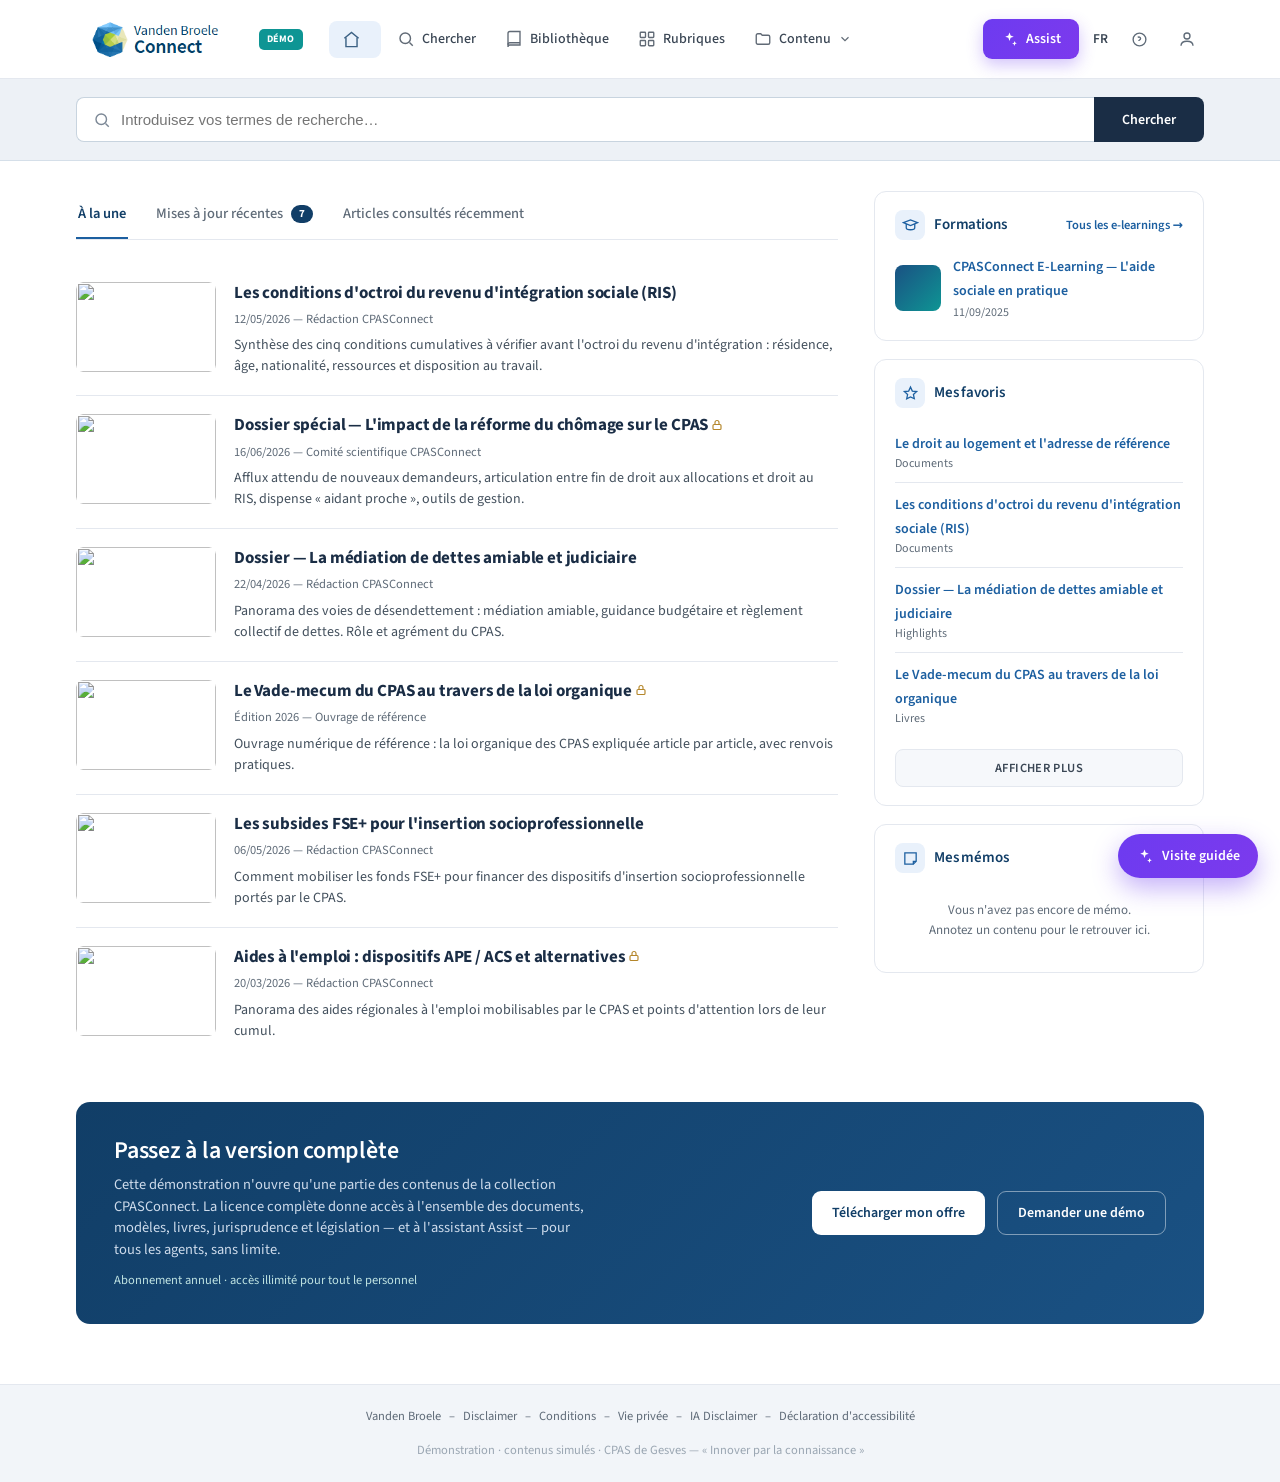
==== commit 33c4564e: "Redesign home feed and search bar to match Connect UI" ====
--- a/index.html
+++ b/index.html
@@ -92,16 +92,15 @@
 .band .wrap{padding-top:26px;padding-bottom:26px}
 .band h1{font-size:27px}
 
-/* ---------- search row (Chercher / Accueil) ---------- */
-.searchbig{background:var(--band)}
-.searchbig .wrap{padding:24px 26px}
-.search-input{background:#fff;border:1.5px solid var(--border);border-radius:11px;display:flex;align-items:center;gap:10px;padding:6px 6px 6px 16px;box-shadow:0 1px 2px rgba(16,32,48,.04)}
-.search-input:focus-within{border-color:var(--blue);box-shadow:0 0 0 3px var(--pill)}
-.search-input .typesel{font-size:13.5px;color:#3a4654;font-weight:500;padding:8px 14px;border-right:1px solid var(--border);white-space:nowrap}
-.search-input svg{color:#7c8896;flex-shrink:0}
-.search-input input{flex:1;border:none;outline:none;font-size:15px;padding:10px 0;color:var(--ink);background:none}
-.search-input button{background:var(--blue);color:#fff;font-weight:600;font-size:14px;padding:11px 24px;border-radius:8px}
-.search-input button:hover{background:var(--blue-dark)}
+/* ---------- search row (Chercher / Accueil) — Connect style ---------- */
+.c-search-band{background:#edf1f6;padding:18px 0;border-bottom:1px solid #d5dfe9}
+.c-search-wrap{display:flex;align-items:stretch;gap:0}
+.c-search-inner{flex:1;display:flex;align-items:center;gap:10px;background:#fff;border:1.5px solid #c8d4df;border-right:none;border-radius:8px 0 0 8px;padding:0 16px}
+.c-search-inner:focus-within{border-color:var(--blue)}
+.c-search-icon{color:#7c8896;flex-shrink:0;display:flex;align-items:center}
+.c-search-field{flex:1;border:none;outline:none;font-size:15px;padding:13px 0;color:var(--ink);background:none}
+.c-search-btn{background:#1a2d45;color:#fff;font-weight:600;font-size:14px;padding:0 28px;border-radius:0 8px 8px 0;white-space:nowrap;border:none;cursor:pointer}
+.c-search-btn:hover{background:#243d5d}
 .filters{display:flex;gap:10px;margin-top:16px;flex-wrap:wrap}
 .filter-btn{background:#fff;border:1px solid var(--border);border-radius:8px;padding:8px 14px;font-size:13.5px;color:#3a4654;font-weight:500;display:flex;align-items:center;gap:8px}
 .filter-btn:hover{border-color:var(--blue)}
@@ -118,15 +117,28 @@
 
 /* home layout */
 .home-grid{display:grid;grid-template-columns:1fr 330px;gap:36px}
-.feed-item{display:flex;gap:16px;padding:20px 0;border-bottom:1px solid var(--border)}
+/* updates tab still uses feed-item */
+.feed-item{display:flex;gap:16px;padding:16px 0;border-bottom:1px solid var(--border)}
 .feed-item:last-child{border:none}
-.thumb{width:74px;height:74px;border-radius:8px;flex-shrink:0;display:flex;align-items:center;justify-content:center;color:#fff;font-size:11px;font-weight:700;text-align:center;padding:6px;line-height:1.1}
 .feed-body .ftype{font-size:12px;color:var(--muted);margin:2px 0 4px;display:flex;gap:8px;align-items:center}
 .tagcat{font-size:10.5px;font-weight:700;text-transform:uppercase;letter-spacing:.03em;padding:2px 7px;border-radius:4px;color:#fff}
-.feed-body h3{font-size:18px;margin-bottom:5px}
+.feed-body h3{font-size:16px;margin-bottom:5px}
 .feed-body h3 a:hover{color:var(--blue);text-decoration:underline}
-.feed-body .fmeta{font-size:12.5px;color:var(--muted);margin-bottom:7px}
+.feed-body .fmeta{font-size:12.5px;color:var(--muted);margin-bottom:6px}
 .feed-body p{font-size:14px;color:#43505d}
+/* Connect-style article teasers */
+.c-teaser{display:flex;gap:18px;padding:18px 0;border-bottom:1px solid var(--border)}
+.c-teaser:last-child{border:none}
+.c-teaser__side{flex-shrink:0}
+.c-teaser__cover{display:block;cursor:pointer;border-radius:7px;overflow:hidden;line-height:0}
+.c-teaser__cover img{display:block;object-fit:cover;width:140px;height:90px;border-radius:7px;transition:opacity .15s}
+.c-teaser__cover:hover img{opacity:.88}
+.c-teaser__main{flex:1;min-width:0;display:flex;flex-direction:column;justify-content:center}
+.c-teaser__title{font-size:17px;font-weight:700;margin:0 0 5px;line-height:1.35}
+.c-teaser__title a{color:#1a2d45;text-decoration:none}
+.c-teaser__title a:hover{color:var(--blue);text-decoration:underline}
+.c-teaser__meta{font-size:12.5px;color:var(--muted);margin-bottom:7px}
+.c-teaser__body{font-size:14px;color:#43505d;line-height:1.5}
 
 /* side cards */
 .scard{background:#fff;border:1px solid var(--border);border-radius:12px;padding:18px 20px;margin-bottom:18px}
@@ -346,6 +358,40 @@
 .tour-launch{position:fixed;bottom:22px;right:22px;z-index:80;display:flex;align-items:center;gap:9px;background:linear-gradient(120deg,var(--assist1),var(--assist2));color:#fff;font-weight:600;font-size:14px;padding:12px 18px;border-radius:999px;box-shadow:0 10px 26px rgba(109,59,240,.4)}
 .tour-launch:hover{filter:brightness(1.08)}
 @media(max-width:620px){.tour-launch span{display:none}.tour-launch{padding:14px;border-radius:50%}}
+.offer-fab{position:fixed;bottom:22px;right:180px;z-index:80;display:flex;align-items:center;gap:9px;background:#0a558c;color:#fff;font-weight:600;font-size:14px;padding:12px 20px;border-radius:999px;box-shadow:0 8px 22px rgba(10,85,140,.45);text-decoration:none;cursor:pointer;border:none}
+.offer-fab:hover{background:#0c6aaf;transform:translateY(-1px)}
+.offer-fab svg{flex-shrink:0}
+@media(max-width:620px){.offer-fab{right:80px}.offer-fab span{display:none}.offer-fab{padding:14px;border-radius:50%}}
+.offer-ready{border-color:#0a558c!important;background:linear-gradient(135deg,#f0f7ff 0%,#fff 100%)!important}
+.offer-ready h2{color:#0a558c}
+
+/* ---- page admin : générateur de liens ---- */
+.admin-banner{background:linear-gradient(120deg,#0a558c,#1a7fc1);color:#fff;padding:28px 0 24px}
+.admin-banner h1{color:#fff;margin:0 0 6px;font-size:22px}
+.admin-banner p{color:rgba(255,255,255,.82);margin:0;font-size:14.5px}
+.admin-card{background:#fff;border:1px solid var(--border);border-radius:12px;padding:32px;max-width:680px;margin:0 auto}
+.admin-steps{display:flex;flex-direction:column;gap:14px;margin-bottom:28px;padding-bottom:28px;border-bottom:1px solid var(--border)}
+.admin-step{display:flex;gap:14px;align-items:flex-start}
+.admin-step-n{min-width:28px;height:28px;border-radius:50%;background:#0a558c;color:#fff;font-weight:700;font-size:13px;display:flex;align-items:center;justify-content:center;flex-shrink:0;margin-top:1px}
+.admin-step strong{display:block;font-size:14px;color:var(--navy);margin-bottom:2px}
+.admin-step span{font-size:13px;color:var(--muted);line-height:1.5}
+.admin-step code{background:#f1f5f9;border-radius:4px;padding:1px 5px;font-size:12px}
+.admin-form{display:flex;flex-direction:column;gap:16px}
+.admin-row{display:flex;flex-direction:column;gap:5px}
+.admin-row label{font-size:13px;font-weight:600;color:var(--navy)}
+.admin-row input,.admin-row select{border:1.5px solid var(--border);border-radius:8px;padding:10px 13px;font-size:14px;font-family:inherit;color:var(--ink);outline:none;background:#fff}
+.admin-row input:focus,.admin-row select:focus{border-color:#0a558c}
+.admin-row2{display:grid;grid-template-columns:1fr 160px;gap:12px}
+.admin-label-hint{font-weight:400;color:var(--muted);font-size:12px}
+.admin-gen-btn{margin-top:6px;align-self:flex-start;padding:11px 28px;font-size:14.5px}
+.admin-result{margin-top:24px;padding-top:24px;border-top:1px solid var(--border);display:flex;flex-direction:column;gap:16px}
+.admin-res-row label{display:block;font-size:13px;font-weight:600;color:var(--navy);margin-bottom:6px}
+.admin-copy-wrap{display:flex;gap:0;border-radius:8px;overflow:hidden;border:1.5px solid var(--border)}
+.admin-copy-input{flex:1;border:none;padding:10px 13px;font-size:13px;font-family:monospace;color:var(--ink);outline:none;background:#f8fafc;min-width:0}
+.admin-copy-btn{background:#0a558c;color:#fff;border:none;padding:10px 18px;font-size:13px;font-weight:600;cursor:pointer;white-space:nowrap;transition:background .15s}
+.admin-copy-btn:hover{background:#0c6aaf}
+.admin-note{background:#fffbeb;border:1px solid #fcd34d;border-radius:8px;padding:13px 16px;font-size:13px;color:#78350f;display:flex;gap:8px;align-items:flex-start;line-height:1.5}
+.admin-note svg{flex-shrink:0;margin-top:1px}
 
 /* ---- page article — layout sidebar gauche (fidèle à Connect) ---- */
 .art-layout{display:grid;grid-template-columns:72px 260px 1fr;min-height:calc(100vh - 78px);border-top:1px solid var(--border)}
@@ -444,8 +490,277 @@
     codeUrlPattern: "offres/{code}.pdf",   // dérive l'URL à partir du code
     documentUrl:    "offres/offre.pdf",    // utilisé si requireCode = false
     codeHint:       "Code reçu par e-mail avec votre proposition (ex. gesves-9f3a2)"
-  }
+  },
+
+  /* --- SharePoint — offres personnalisées -----------------------------------
+     base    : URL du dossier SharePoint contenant les PDFs d'offres.
+     Nomenclature attendue : {COLLECTION}-{CODE_POSTAL}.pdf
+     Ex. : CPAS-5060.pdf  |  DG-1400.pdf  |  FINANCES-4000.pdf
+     Le dossier doit être partagé avec l'email du prospect (accès restreint).
+     ----------------------------------------------------------------------- */
+  sharePoint: {
+    base: "https://vandenbroele1.sharepoint.com/sites/Mesfichiers-SUY/Documents%20partag%C3%A9s/offres-demo/"
+  },
+
+  /* Collections disponibles dans le générateur de liens */
+  collections: ["CPAS","DG","FINANCES","RH","TECHNIQUE","URBANISME","JURIDIQUE"]
 };
+
+</script>
+<script>
+/* Liste des communes belges — code postal + nom (francophones + germanophones) */
+const COMMUNES = [
+  // Région bruxelloise
+  {cp:"1000",nom:"Bruxelles"},
+  {cp:"1020",nom:"Laeken"},
+  {cp:"1030",nom:"Schaerbeek"},
+  {cp:"1040",nom:"Etterbeek"},
+  {cp:"1050",nom:"Ixelles"},
+  {cp:"1060",nom:"Saint-Gilles"},
+  {cp:"1070",nom:"Anderlecht"},
+  {cp:"1080",nom:"Molenbeek-Saint-Jean"},
+  {cp:"1081",nom:"Koekelberg"},
+  {cp:"1082",nom:"Berchem-Sainte-Agathe"},
+  {cp:"1083",nom:"Ganshoren"},
+  {cp:"1090",nom:"Jette"},
+  {cp:"1140",nom:"Evere"},
+  {cp:"1150",nom:"Woluwe-Saint-Pierre"},
+  {cp:"1160",nom:"Auderghem"},
+  {cp:"1170",nom:"Watermael-Boitsfort"},
+  {cp:"1180",nom:"Uccle"},
+  {cp:"1190",nom:"Forest"},
+  {cp:"1200",nom:"Woluwe-Saint-Lambert"},
+  {cp:"1210",nom:"Saint-Josse-ten-Noode"},
+  // Brabant wallon
+  {cp:"1300",nom:"Wavre"},
+  {cp:"1310",nom:"La Hulpe"},
+  {cp:"1320",nom:"Beauvechain"},
+  {cp:"1325",nom:"Chaumont-Gistoux"},
+  {cp:"1330",nom:"Rixensart"},
+  {cp:"1340",nom:"Ottignies-Louvain-la-Neuve"},
+  {cp:"1348",nom:"Louvain-la-Neuve"},
+  {cp:"1350",nom:"Orp-Jauche"},
+  {cp:"1360",nom:"Perwez"},
+  {cp:"1370",nom:"Jodoigne"},
+  {cp:"1380",nom:"Lasne"},
+  {cp:"1390",nom:"Grez-Doiceau"},
+  {cp:"1400",nom:"Nivelles"},
+  {cp:"1410",nom:"Waterloo"},
+  {cp:"1420",nom:"Braine-l'Alleud"},
+  {cp:"1430",nom:"Rebecq"},
+  {cp:"1440",nom:"Braine-le-Château"},
+  {cp:"1450",nom:"Chastre"},
+  {cp:"1457",nom:"Walhain"},
+  {cp:"1460",nom:"Ittre"},
+  {cp:"1470",nom:"Genappe"},
+  {cp:"1480",nom:"Tubize"},
+  {cp:"1490",nom:"Court-Saint-Étienne"},
+  {cp:"1495",nom:"Villers-la-Ville"},
+  // Province de Liège
+  {cp:"4000",nom:"Liège"},
+  {cp:"4020",nom:"Liège (Angleur)"},
+  {cp:"4030",nom:"Liège (Grivegnée)"},
+  {cp:"4040",nom:"Herstal"},
+  {cp:"4050",nom:"Chaudfontaine"},
+  {cp:"4100",nom:"Seraing"},
+  {cp:"4120",nom:"Neupré"},
+  {cp:"4130",nom:"Esneux"},
+  {cp:"4140",nom:"Sprimont"},
+  {cp:"4160",nom:"Anthisnes"},
+  {cp:"4170",nom:"Comblain-au-Pont"},
+  {cp:"4180",nom:"Hamoir"},
+  {cp:"4190",nom:"Ferrières"},
+  {cp:"4210",nom:"Burdinne"},
+  {cp:"4217",nom:"Héron"},
+  {cp:"4219",nom:"Wasseiges"},
+  {cp:"4220",nom:"Wanze"},
+  {cp:"4250",nom:"Geer"},
+  {cp:"4260",nom:"Braives"},
+  {cp:"4280",nom:"Hannut"},
+  {cp:"4300",nom:"Waremme"},
+  {cp:"4340",nom:"Awans"},
+  {cp:"4350",nom:"Remicourt"},
+  {cp:"4360",nom:"Oreye"},
+  {cp:"4400",nom:"Flémalle"},
+  {cp:"4420",nom:"Saint-Nicolas"},
+  {cp:"4430",nom:"Ans"},
+  {cp:"4450",nom:"Juprelle"},
+  {cp:"4460",nom:"Grâce-Hollogne"},
+  {cp:"4470",nom:"Saint-Georges-sur-Meuse"},
+  {cp:"4480",nom:"Engis"},
+  {cp:"4500",nom:"Huy"},
+  {cp:"4530",nom:"Villers-le-Bouillet"},
+  {cp:"4537",nom:"Verlaine"},
+  {cp:"4540",nom:"Amay"},
+  {cp:"4550",nom:"Nandrin"},
+  {cp:"4557",nom:"Tinlot"},
+  {cp:"4560",nom:"Clavier"},
+  {cp:"4570",nom:"Marchin"},
+  {cp:"4577",nom:"Modave"},
+  {cp:"4590",nom:"Ouffet"},
+  {cp:"4600",nom:"Visé"},
+  {cp:"4610",nom:"Beyne-Heusay"},
+  {cp:"4630",nom:"Soumagne"},
+  {cp:"4650",nom:"Herve"},
+  {cp:"4670",nom:"Blégny"},
+  {cp:"4680",nom:"Oupeye"},
+  {cp:"4690",nom:"Bassenge"},
+  // Communauté germanophone
+  {cp:"4700",nom:"Eupen"},
+  {cp:"4710",nom:"Lontzen"},
+  {cp:"4720",nom:"La Calamine"},
+  {cp:"4730",nom:"Raeren"},
+  {cp:"4750",nom:"Butgenbach"},
+  {cp:"4760",nom:"Büllingen"},
+  {cp:"4770",nom:"Amel"},
+  {cp:"4780",nom:"Saint-Vith"},
+  {cp:"4790",nom:"Burg-Reuland"},
+  {cp:"4800",nom:"Lierneux"},
+  {cp:"4830",nom:"Limbourg"},
+  {cp:"4837",nom:"Baelen"},
+  {cp:"4840",nom:"Welkenraedt"},
+  {cp:"4845",nom:"Jalhay"},
+  {cp:"4850",nom:"Plombières"},
+  {cp:"4860",nom:"Pepinster"},
+  {cp:"4877",nom:"Olne"},
+  {cp:"4880",nom:"Aubel"},
+  {cp:"4890",nom:"Thimister-Clermont"},
+  {cp:"4900",nom:"Spa"},
+  {cp:"4910",nom:"Theux"},
+  {cp:"4920",nom:"Aywaille"},
+  {cp:"4950",nom:"Waimes"},
+  {cp:"4960",nom:"Malmedy"},
+  {cp:"4970",nom:"Stavelot"},
+  {cp:"4980",nom:"Trois-Ponts"},
+  {cp:"4987",nom:"Stoumont"},
+  {cp:"4990",nom:"Lierneux"},
+  // Province de Namur
+  {cp:"5000",nom:"Namur"},
+  {cp:"5020",nom:"Malonne"},
+  {cp:"5030",nom:"Gembloux"},
+  {cp:"5060",nom:"Sambreville"},
+  {cp:"5070",nom:"Fosses-la-Ville"},
+  {cp:"5080",nom:"La Bruyère"},
+  {cp:"5100",nom:"Namur (Dave)"},
+  {cp:"5140",nom:"Sombreffe"},
+  {cp:"5150",nom:"Floreffe"},
+  {cp:"5170",nom:"Profondeville"},
+  {cp:"5190",nom:"Jemeppe-sur-Sambre"},
+  {cp:"5300",nom:"Andenne"},
+  {cp:"5310",nom:"Eghezée"},
+  {cp:"5330",nom:"Assesse"},
+  {cp:"5340",nom:"Gesves"},
+  {cp:"5350",nom:"Ohey"},
+  {cp:"5360",nom:"Hamois"},
+  {cp:"5370",nom:"Havelange"},
+  {cp:"5377",nom:"Somme-Leuze"},
+  {cp:"5380",nom:"Fernelmont"},
+  // Province de Luxembourg
+  {cp:"6600",nom:"Bastogne"},
+  {cp:"6630",nom:"Martelange"},
+  {cp:"6637",nom:"Fauvillers"},
+  {cp:"6640",nom:"Vaux-sur-Sûre"},
+  {cp:"6660",nom:"Houffalize"},
+  {cp:"6670",nom:"Gouvy"},
+  {cp:"6680",nom:"Sainte-Ode"},
+  {cp:"6690",nom:"Vielsalm"},
+  {cp:"6700",nom:"Arlon"},
+  {cp:"6720",nom:"Habay"},
+  {cp:"6730",nom:"Tintigny"},
+  {cp:"6740",nom:"Etalle"},
+  {cp:"6750",nom:"Musson"},
+  {cp:"6760",nom:"Virton"},
+  {cp:"6780",nom:"Messancy"},
+  {cp:"6790",nom:"Aubange"},
+  {cp:"6800",nom:"Libramont-Chevigny"},
+  {cp:"6810",nom:"Chiny"},
+  {cp:"6820",nom:"Florenville"},
+  {cp:"6830",nom:"Bouillon"},
+  {cp:"6840",nom:"Neufchâteau"},
+  {cp:"6850",nom:"Paliseul"},
+  {cp:"6860",nom:"Léglise"},
+  {cp:"6870",nom:"Saint-Hubert"},
+  {cp:"6880",nom:"Bertrix"},
+  {cp:"6890",nom:"Libin"},
+  {cp:"6900",nom:"Marche-en-Famenne"},
+  {cp:"6920",nom:"Wellin"},
+  {cp:"6940",nom:"Durbuy"},
+  {cp:"6950",nom:"Nassogne"},
+  {cp:"6960",nom:"Manhay"},
+  {cp:"6970",nom:"Tenneville"},
+  {cp:"6980",nom:"La Roche-en-Ardenne"},
+  {cp:"6990",nom:"Hotton"},
+  {cp:"6997",nom:"Érezée"},
+  // Province de Hainaut
+  {cp:"6000",nom:"Charleroi"},
+  {cp:"6001",nom:"Marcinelle"},
+  {cp:"6010",nom:"Couillet"},
+  {cp:"6040",nom:"Jumet"},
+  {cp:"6041",nom:"Gosselies"},
+  {cp:"6060",nom:"Gilly"},
+  {cp:"6110",nom:"Montigny-le-Tilleul"},
+  {cp:"6120",nom:"Ham-sur-Heure-Nalinnes"},
+  {cp:"6140",nom:"Fontaine-l'Évêque"},
+  {cp:"6150",nom:"Anderlues"},
+  {cp:"6180",nom:"Courcelles"},
+  {cp:"6200",nom:"Châtelet"},
+  {cp:"6210",nom:"Frasnes-lez-Gosselies"},
+  {cp:"6220",nom:"Fleurus"},
+  {cp:"6230",nom:"Pont-à-Celles"},
+  {cp:"6240",nom:"Farciennes"},
+  {cp:"6250",nom:"Aiseau-Presles"},
+  {cp:"6280",nom:"Gerpinnes"},
+  {cp:"6440",nom:"Froidchapelle"},
+  {cp:"6460",nom:"Chimay"},
+  {cp:"6470",nom:"Sivry-Rance"},
+  {cp:"6500",nom:"Beaumont"},
+  {cp:"6530",nom:"Thuin"},
+  {cp:"6560",nom:"Erquelinnes"},
+  {cp:"6590",nom:"Momignies"},
+  {cp:"7000",nom:"Mons"},
+  {cp:"7011",nom:"Ghlin"},
+  {cp:"7050",nom:"Jurbise"},
+  {cp:"7060",nom:"Soignies"},
+  {cp:"7070",nom:"Le Rœulx"},
+  {cp:"7090",nom:"Braine-le-Comte"},
+  {cp:"7100",nom:"La Louvière"},
+  {cp:"7120",nom:"Estinnes"},
+  {cp:"7130",nom:"Binche"},
+  {cp:"7140",nom:"Morlanwelz"},
+  {cp:"7160",nom:"Chapelle-lez-Herlaimont"},
+  {cp:"7170",nom:"La Hestre"},
+  {cp:"7180",nom:"Seneffe"},
+  {cp:"7190",nom:"Écaussinnes"},
+  {cp:"7500",nom:"Tournai"},
+  {cp:"7520",nom:"Ramegnies-Chin"},
+  {cp:"7530",nom:"Gaurain-Ramecroix"},
+  {cp:"7600",nom:"Péruwelz"},
+  {cp:"7610",nom:"Rumes"},
+  {cp:"7700",nom:"Mouscron"},
+  {cp:"7711",nom:"Dottignies"},
+  {cp:"7730",nom:"Estaimpuis"},
+  {cp:"7740",nom:"Pecq"},
+  {cp:"7750",nom:"Mont-de-l'Enclus"},
+  {cp:"7760",nom:"Celles"},
+  {cp:"7780",nom:"Comines-Warneton"},
+  {cp:"7800",nom:"Ath"},
+  {cp:"7810",nom:"Maffle"},
+  {cp:"7820",nom:"Enghien"},
+  {cp:"7830",nom:"Silly"},
+  {cp:"7850",nom:"Enghien (Marcq)"},
+  {cp:"7860",nom:"Lessines"},
+  {cp:"7870",nom:"Lens"},
+  {cp:"7880",nom:"Flobecq"},
+  {cp:"7890",nom:"Ellezelles"},
+  {cp:"7900",nom:"Péruwelz (Leuze)"},
+  {cp:"7910",nom:"Leuze-en-Hainaut"},
+  {cp:"7911",nom:"Frasnes-lez-Anvaing"},
+  {cp:"7912",nom:"Pipaix"},
+  {cp:"7940",nom:"Brugelette"},
+  {cp:"7950",nom:"Chièvres"},
+  {cp:"7970",nom:"Beloeil"},
+  {cp:"7971",nom:"Basècles"},
+];
 
 </script>
 <script>
@@ -773,6 +1088,22 @@
 const LOGO_URL="[data-uri]";
 const CUBE='<img class="cube" src="'+LOGO_URL+'" alt="Vanden Broele Connect">';
 
+/* Offre personnalisée : ?c=CODE_POSTAL&col=COLLECTION
+   Le PDF est hébergé dans le dossier offres/ du repo GitHub Pages.
+   URL construite : offres/{COL}-{CP}.pdf (relative, fonctionne en local et en prod) */
+const OFFER_PARAMS=(()=>{
+  try{
+    const p=new URLSearchParams(window.location.search);
+    const c=p.get('c');
+    if(!c)return null;
+    const col=(p.get('col')||'CPAS').toUpperCase();
+    const commune=(typeof COMMUNES!=='undefined'?COMMUNES:[]).find(x=>x.cp===c);
+    const fileName=col+'-'+c+'.pdf';
+    const url='offres/'+fileName;
+    return{cp:c,col,commune:commune||{cp:c,nom:c},url,fileName};
+  }catch(e){return null;}
+})();
+
 const norm=s=>(s||"").toLowerCase().normalize("NFD").replace(/[\u0300-\u036f]/g,"");
 const byId=id=>CONTENT.find(c=>c.id===id);
 const rubName=id=>(RUBRIQUES.find(r=>r.id===id)||{}).name||"";
@@ -800,10 +1131,13 @@
     feed=recent.slice(0,4).map(feedItem).join("");
   }
   return band("",`
-  <div class="searchbig" style="border:none"><div class="wrap" style="padding:0 0 4px">
-    <div class="search-input">${I.search}
-      <input id="homeSearch" placeholder="Introduisez vos termes de recherche…" onkeydown="if(event.key==='Enter')runSearch(this.value)">
-      <button onclick="runSearch(document.getElementById('homeSearch').value)">Chercher</button>
+  <div class="c-search-band"><div class="wrap">
+    <div class="c-search-wrap">
+      <div class="c-search-inner">
+        <span class="c-search-icon">${I.search}</span>
+        <input id="homeSearch" class="c-search-field" placeholder="Introduisez vos termes de recherche…" onkeydown="if(event.key==='Enter')runSearch(this.value)">
+      </div>
+      <button class="c-search-btn" onclick="runSearch(document.getElementById('homeSearch').value)">Chercher</button>
     </div>
   </div></div>
   <div class="wrap pad"><div class="home-grid">
@@ -835,14 +1169,19 @@
   </div>`,true);
 }
 function feedItem(c){
-  return `<div class="feed-item">
-    <div class="thumb" style="background:linear-gradient(135deg,${tColor(c.type)},${tColor(c.type)}cc)">${c.type}</div>
-    <div class="feed-body">
-      <div class="ftype"><span class="tagcat" style="background:${tColor(c.type)}">${c.type}</span> ${rubName(c.rub)}</div>
-      <h3><a onclick="openContent('${c.id}')">${c.title}${c.locked?' '+lockMini():''}</a></h3>
-      <div class="fmeta">${c.date} – ${c.author}</div>
-      <p>${c.summary}</p>
-    </div></div>`;
+  const seed=c.id.replace(/-/g,'');
+  return `<article class="c-teaser">
+    <div class="c-teaser__side">
+      <a class="c-teaser__cover" onclick="openContent('${c.id}')">
+        <img src="https://picsum.photos/seed/${seed}/280/180" alt="" width="140" height="90" loading="lazy">
+      </a>
+    </div>
+    <div class="c-teaser__main">
+      <h2 class="c-teaser__title"><a onclick="openContent('${c.id}')">${c.title}${c.locked?' '+lockMini():''}</a></h2>
+      <div class="c-teaser__meta">${c.date}<span> — ${c.author}</span></div>
+      <div class="c-teaser__body">${c.summary}</div>
+    </div>
+  </article>`;
 }
 const lockMini=()=>`<span style="color:var(--lock);vertical-align:middle">${I.lock}</span>`;
 function setTab(t){HOME_TAB=t;render();}
@@ -1164,16 +1503,32 @@
 }
 
 /* ---- éléments partagés ---- */
-function offer(){return `<div class="offer">
+function offer(){
+  const op=OFFER_PARAMS;
+  if(op){
+    const nomCommune=op.commune?op.commune.nom:op.cp;
+    return `<div class="offer offer-ready">
+    <div>
+      <h2>Votre offre personnalisée est prête</h2>
+      <p>Document préparé spécialement pour <strong>${nomCommune}</strong>. Cliquez ci-dessous pour le télécharger via SharePoint.</p>
+    </div>
+    <div class="oc">
+      <button class="btn btn-w" onclick="downloadOffer()">⬇ Télécharger mon offre</button>
+      <button class="btn btn-o" onclick="ext()">Demander une démo</button>
+    </div></div>`;
+  }
+  return `<div class="offer">
   <div><h2>${TENANT.offer.title}</h2><p>${TENANT.offer.pitch}</p><div class="price">${TENANT.offer.price}</div></div>
   <div class="oc">
     <button class="btn btn-w" onclick="downloadOffer()">Télécharger mon offre</button>
     <button class="btn btn-o" onclick="ext()">Demander une démo</button>
-  </div></div>`;}
+  </div></div>`;
+}
 function ext(){window.open(TENANT.contactUrl,'_blank');}
 
 /* ---- Téléchargement de l'offre personnalisée ---- */
 function downloadOffer(){
+  if(OFFER_PARAMS&&OFFER_PARAMS.url){window.open(OFFER_PARAMS.url,'_blank');return;}
   const o=TENANT.offer;
   if(!o.requireCode){window.open(o.documentUrl,'_blank');return;}
   openOfferModal();
@@ -1308,18 +1663,120 @@
     <span>Vie privée</span><span>–</span><span>IA Disclaimer</span><span>–</span><span>Déclaration d'accessibilité</span>
     <span style="width:100%;margin-top:8px;color:#9aa6b2">Démonstration · contenus simulés · ${TENANT.commune} — « Innover par la connaissance »</span>
   </div></footer>
-  <button class="tour-launch" onclick="startTour()" title="Visite guidée de la démo">${I.assist}<span>Visite guidée</span></button>`;
+  <button class="tour-launch" onclick="startTour()" title="Visite guidée de la démo">${I.assist}<span>Visite guidée</span></button>
+  ${OFFER_PARAMS?`<button class="offer-fab" onclick="downloadOffer()">${I.doc}<span>Mon offre</span></button>`:""}` ;
 }
 function toggleContenu(e){e.stopPropagation();const d=document.getElementById("contenuDD");if(d)d.style.display=d.style.display==="none"?"block":"none";}
 document.addEventListener("click",()=>{const d=document.getElementById("contenuDD");if(d)d.style.display="none";});
 
 function go(p){location.hash="#/"+p;window.scrollTo(0,0);}
 function runSearch(q){if(q&&q.trim()){SF_TYPE="Tous";go("chercher?q="+encodeURIComponent(q.trim()));}else{go("chercher");}}
+
+/* ---- PAGE ADMIN : générateur de liens démo ---- */
+function viewAdmin(){
+  const cols=(TENANT.collections||["CPAS","DG","FINANCES","RH","TECHNIQUE","URBANISME"]);
+  const ghUpload='https://github.com/suyttenhoef-cyber/demo-connect/upload/master/offres';
+  return `<div class="admin-page">
+  <div class="admin-banner">
+    <div class="wrap"><h1>Générateur de lien démo</h1>
+    <p>Préparez le PDF, déposez-le sur GitHub, générez le lien prospect. Aucune modification de code.</p></div>
+  </div>
+  <div class="wrap pad">
+    <div class="admin-card">
+
+      <div class="admin-steps">
+        <div class="admin-step"><span class="admin-step-n">1</span><div>
+          <strong>Générez le nom de fichier</strong>
+          <span>Remplissez les champs ci-dessous et cliquez sur <em>Générer</em> pour obtenir le nom exact à utiliser.</span>
+        </div></div>
+        <div class="admin-step"><span class="admin-step-n">2</span><div>
+          <strong>Déposez le PDF sur GitHub</strong>
+          <span>Renommez votre PDF selon le nom généré, puis déposez-le via le bouton ci-dessous (glisser-déposer dans GitHub).</span>
+        </div></div>
+        <div class="admin-step"><span class="admin-step-n">3</span><div>
+          <strong>Envoyez le lien démo au prospect</strong>
+          <span>Copiez le lien généré et transmettez-le. Le prospect cliquera sur « Mon offre » pour télécharger son document.</span>
+        </div></div>
+      </div>
+
+      <div class="admin-form">
+        <div class="admin-row2">
+          <div class="admin-row">
+            <label for="adminCp">Commune / Code postal</label>
+            <input id="adminCp" list="adminCpList" placeholder="Ex. : 5060 ou Sambreville" autocomplete="off">
+            <datalist id="adminCpList">
+              ${(typeof COMMUNES!=='undefined'?COMMUNES:[]).map(c=>`<option value="${c.cp}">${c.cp} — ${c.nom}</option>`).join("")}
+            </datalist>
+          </div>
+          <div class="admin-row">
+            <label for="adminCol">Collection</label>
+            <select id="adminCol">
+              ${cols.map(c=>`<option value="${c}"${c==="CPAS"?" selected":""}>${c}</option>`).join("")}
+            </select>
+          </div>
+        </div>
+        <button class="btn btn-b admin-gen-btn" onclick="adminGenerate()">Générer</button>
+      </div>
+
+      <div id="adminResult" class="admin-result" style="display:none">
+        <div class="admin-res-row">
+          <label>1 — Nom exact du fichier PDF</label>
+          <div class="admin-copy-wrap">
+            <input id="adminFileName" class="admin-copy-input" readonly>
+            <button class="admin-copy-btn" onclick="adminCopy('adminFileName',this)">Copier</button>
+          </div>
+        </div>
+        <div class="admin-res-row">
+          <label>2 — Déposer le PDF sur GitHub (glisser-déposer)</label>
+          <a id="adminGhLink" class="btn btn-b" style="display:inline-flex;align-items:center;gap:8px;text-decoration:none;font-size:13.5px;padding:9px 18px" href="${ghUpload}" target="_blank">
+            ${I.doc} Ouvrir le dépôt GitHub → dossier offres/
+          </a>
+        </div>
+        <div class="admin-res-row">
+          <label>3 — Lien démo à envoyer au prospect</label>
+          <div class="admin-copy-wrap">
+            <input id="adminDemoUrl" class="admin-copy-input" readonly>
+            <button class="admin-copy-btn" onclick="adminCopy('adminDemoUrl',this)">Copier</button>
+          </div>
+        </div>
+        <div class="admin-note">
+          ${I.bulb} Après avoir déposé le PDF sur GitHub, attendez environ 1 minute que le site se mette à jour avant d'envoyer le lien au prospect.
+        </div>
+      </div>
+
+    </div>
+  </div></div>`;
+}
+
+function adminGenerate(){
+  const raw=(document.getElementById('adminCp')||{}).value||"";
+  const col=(document.getElementById('adminCol')||{}).value||"CPAS";
+  const cpNum=raw.replace(/\D/g,"").slice(0,4);
+  if(!cpNum){alert('Veuillez saisir un code postal à 4 chiffres.');return;}
+  const commune=(typeof COMMUNES!=='undefined'?COMMUNES:[]).find(c=>c.cp===cpNum);
+  const fileName=col+'-'+cpNum+'.pdf';
+  const demoUrl=location.origin+location.pathname+'?c='+cpNum+'&col='+encodeURIComponent(col);
+  document.getElementById('adminFileName').value=fileName;
+  document.getElementById('adminDemoUrl').value=demoUrl;
+  document.getElementById('adminResult').style.display='block';
+  if(commune)document.getElementById('adminCp').value=cpNum+' — '+commune.nom;
+}
+
+function adminCopy(id,btn){
+  const el=document.getElementById(id);if(!el)return;
+  el.select();
+  navigator.clipboard.writeText(el.value).then(()=>{
+    const orig=btn.textContent;btn.textContent='✓ Copié';btn.style.background='#1f7a4d';
+    setTimeout(()=>{btn.textContent=orig;btn.style.background='';},2000);
+  }).catch(()=>{document.execCommand('copy');});
+}
+
 function render(){
   const h=(location.hash.replace("#/","")||"");
   const [path,query]=h.split("?");
   let c;
   if(path===""||path==="accueil")c=viewHome();
+  else if(path==="admin")c=viewAdmin();
   else if(path==="rubriques")c=viewRubriques();
   else if(path.startsWith("rubrique/"))c=viewRubrique(path.split("/")[1]);
   else if(path.startsWith("biblioth"))c=viewBiblio();
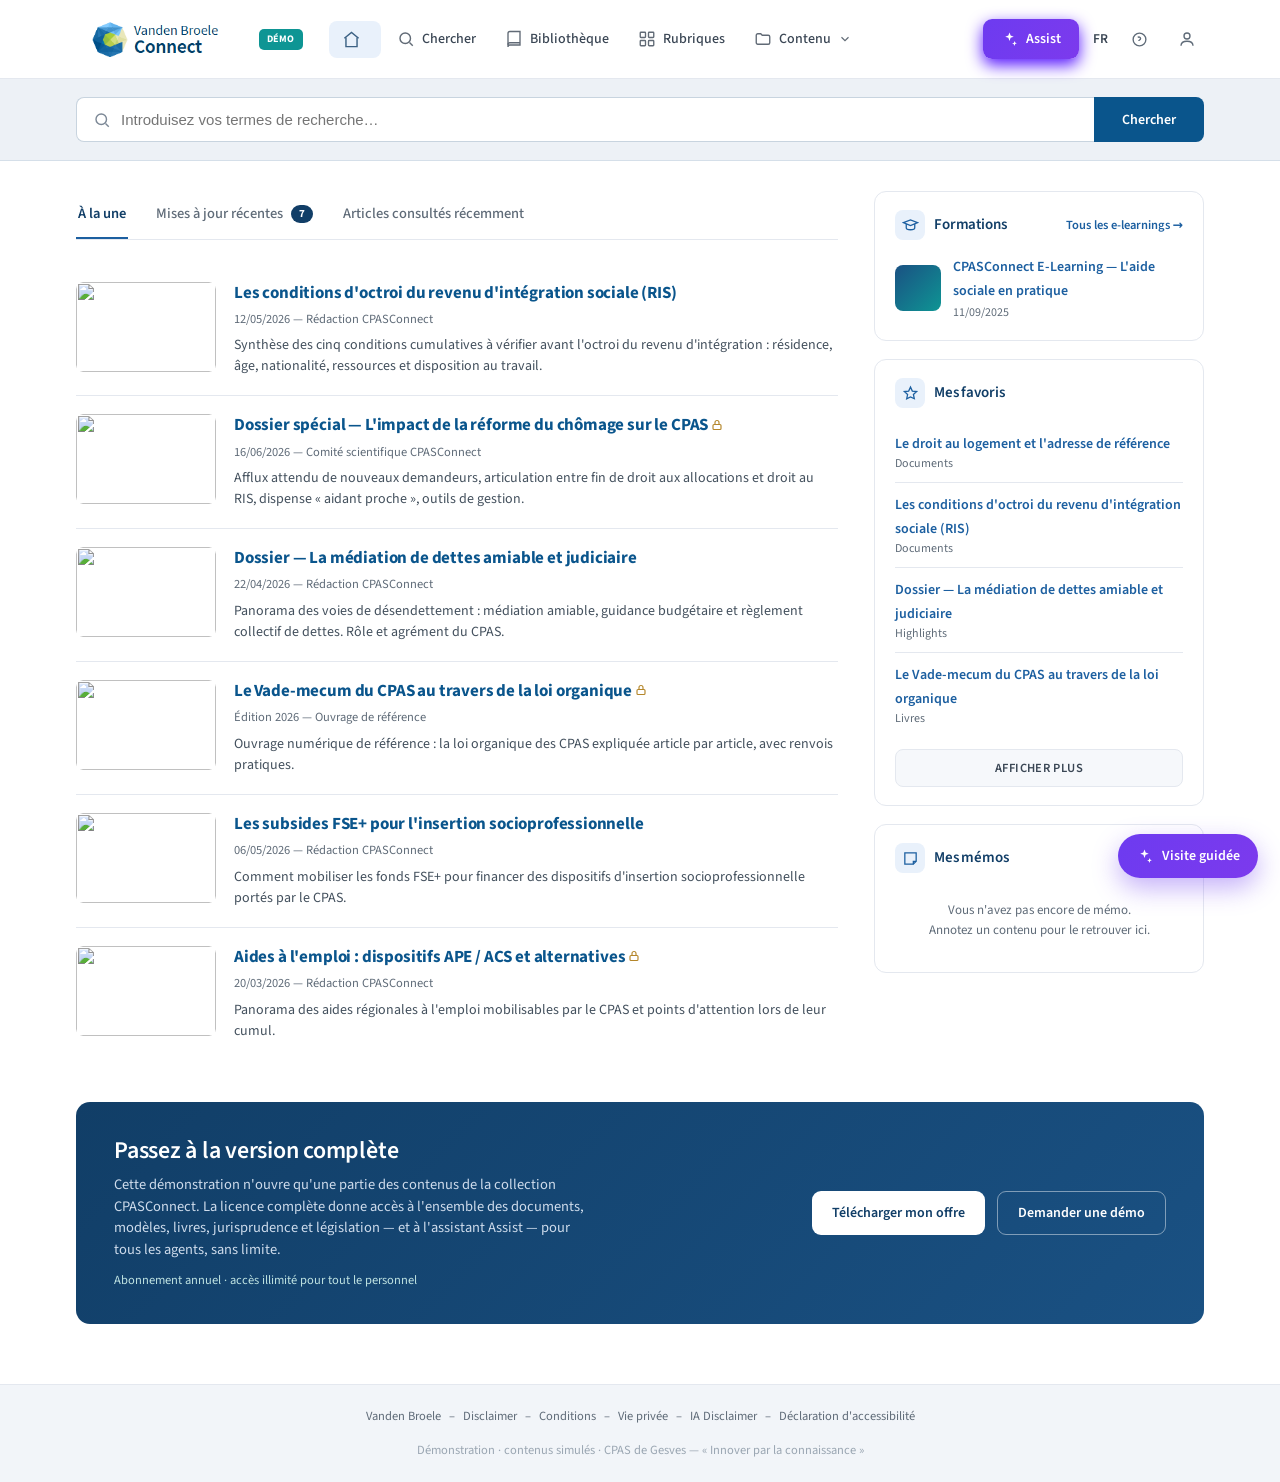
==== commit a7a8f697: "Apply #0a558c to search button and article titles; rebuild" ====
--- a/index.html
+++ b/index.html
@@ -76,7 +76,7 @@
 nav.top a.active{background:var(--pill);color:var(--navy);font-weight:600}
 nav.top a svg{opacity:.8}
 .head-right{margin-left:auto;display:flex;align-items:center;gap:14px;flex-shrink:0}
-.assist-btn{background:linear-gradient(120deg,var(--assist1),var(--assist2));color:#fff;font-weight:600;font-size:14px;padding:10px 18px;border-radius:9px;display:flex;align-items:center;gap:8px;box-shadow:0 6px 16px rgba(109,59,240,.3)}
+.assist-btn{background:linear-gradient(120deg,var(--assist1),var(--assist2));color:#fff;font-weight:600;font-size:14px;padding:10px 18px;border-radius:9px;display:flex;align-items:center;gap:8px;box-shadow:0 6px 16px #5716fe}
 .assist-btn:hover{filter:brightness(1.07)}
 .head-icon{color:#5f6b78;display:flex;align-items:center;justify-content:center;width:34px;height:34px;border-radius:8px}
 .head-icon:hover{background:var(--soft)}
@@ -99,7 +99,7 @@
 .c-search-inner:focus-within{border-color:var(--blue)}
 .c-search-icon{color:#7c8896;flex-shrink:0;display:flex;align-items:center}
 .c-search-field{flex:1;border:none;outline:none;font-size:15px;padding:13px 0;color:var(--ink);background:none}
-.c-search-btn{background:#1a2d45;color:#fff;font-weight:600;font-size:14px;padding:0 28px;border-radius:0 8px 8px 0;white-space:nowrap;border:none;cursor:pointer}
+.c-search-btn{background:#0a558c;color:#fff;font-weight:600;font-size:14px;padding:0 28px;border-radius:0 8px 8px 0;white-space:nowrap;border:none;cursor:pointer}
 .c-search-btn:hover{background:#243d5d}
 .filters{display:flex;gap:10px;margin-top:16px;flex-wrap:wrap}
 .filter-btn{background:#fff;border:1px solid var(--border);border-radius:8px;padding:8px 14px;font-size:13.5px;color:#3a4654;font-weight:500;display:flex;align-items:center;gap:8px}
@@ -135,7 +135,7 @@
 .c-teaser__cover:hover img{opacity:.88}
 .c-teaser__main{flex:1;min-width:0;display:flex;flex-direction:column;justify-content:center}
 .c-teaser__title{font-size:17px;font-weight:700;margin:0 0 5px;line-height:1.35}
-.c-teaser__title a{color:#1a2d45;text-decoration:none}
+.c-teaser__title a{color:#0a558c;text-decoration:none}
 .c-teaser__title a:hover{color:var(--blue);text-decoration:underline}
 .c-teaser__meta{font-size:12.5px;color:var(--muted);margin-bottom:7px}
 .c-teaser__body{font-size:14px;color:#43505d;line-height:1.5}
